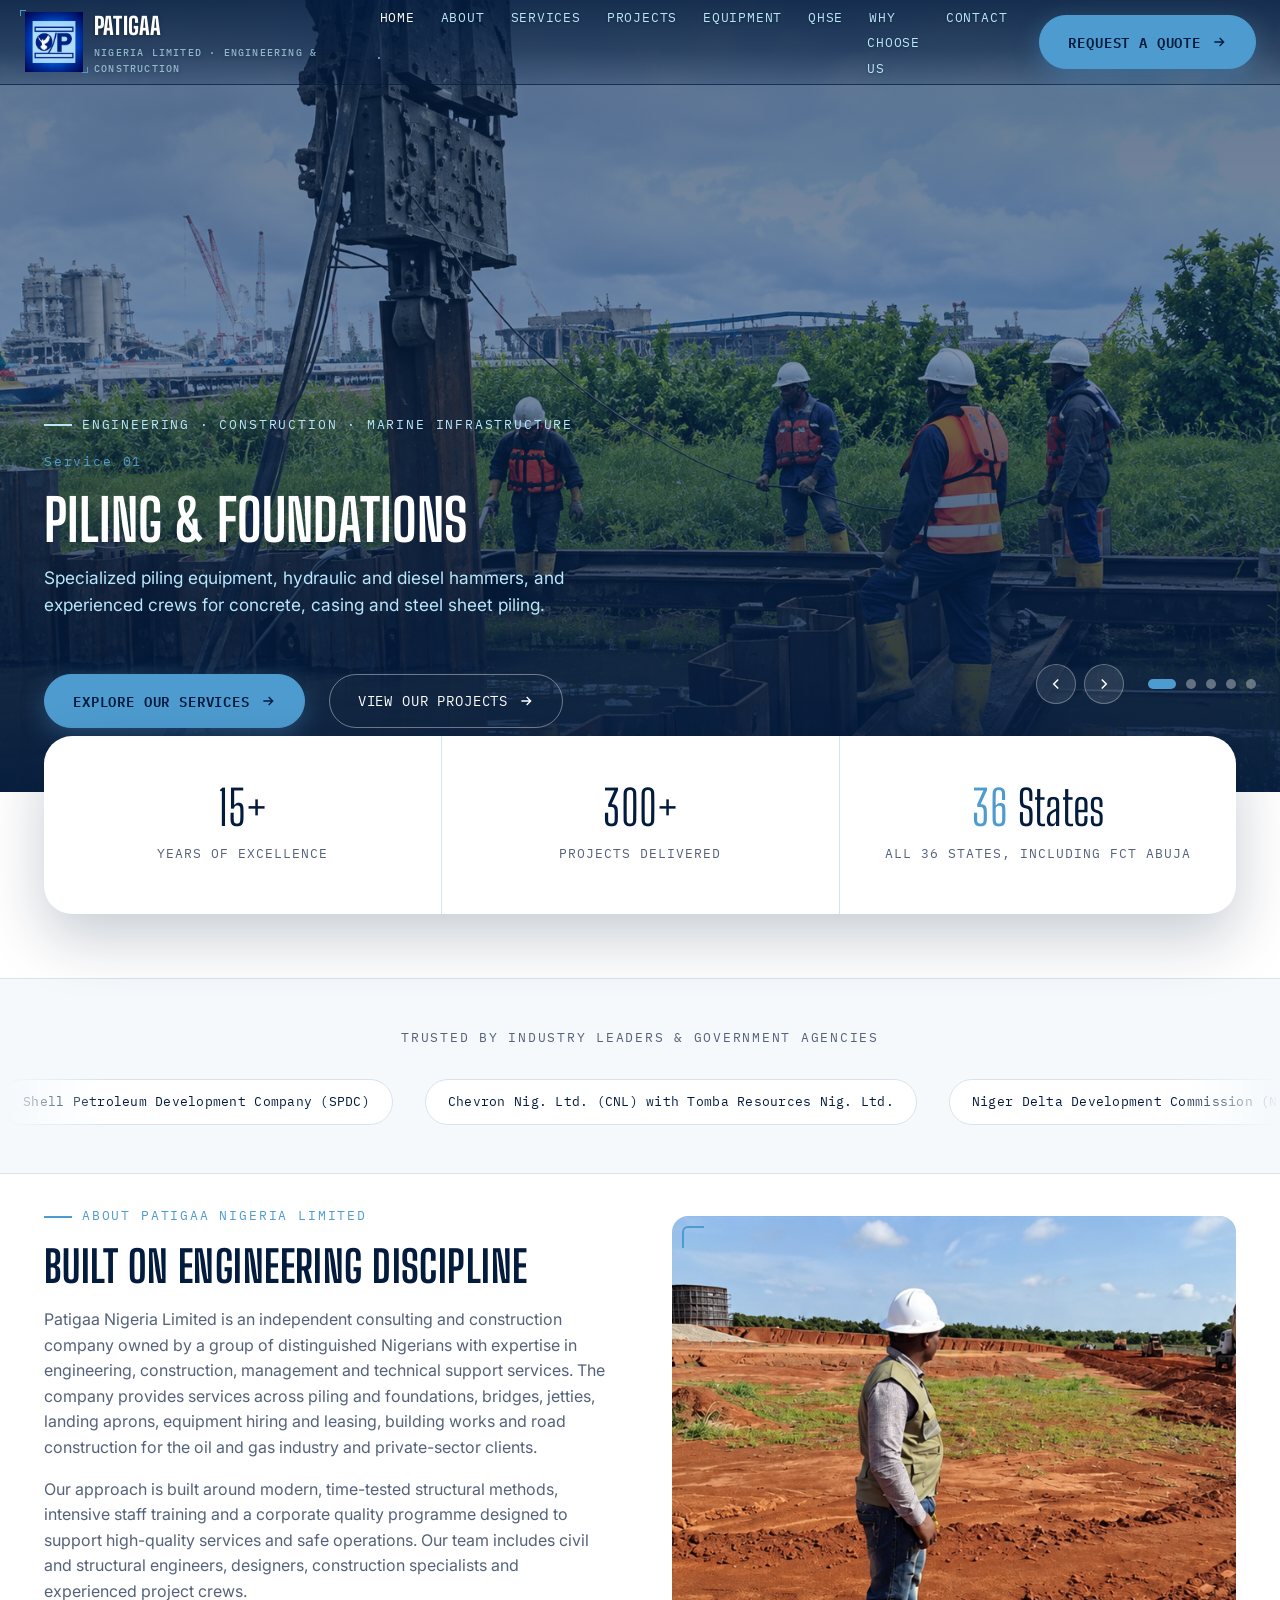
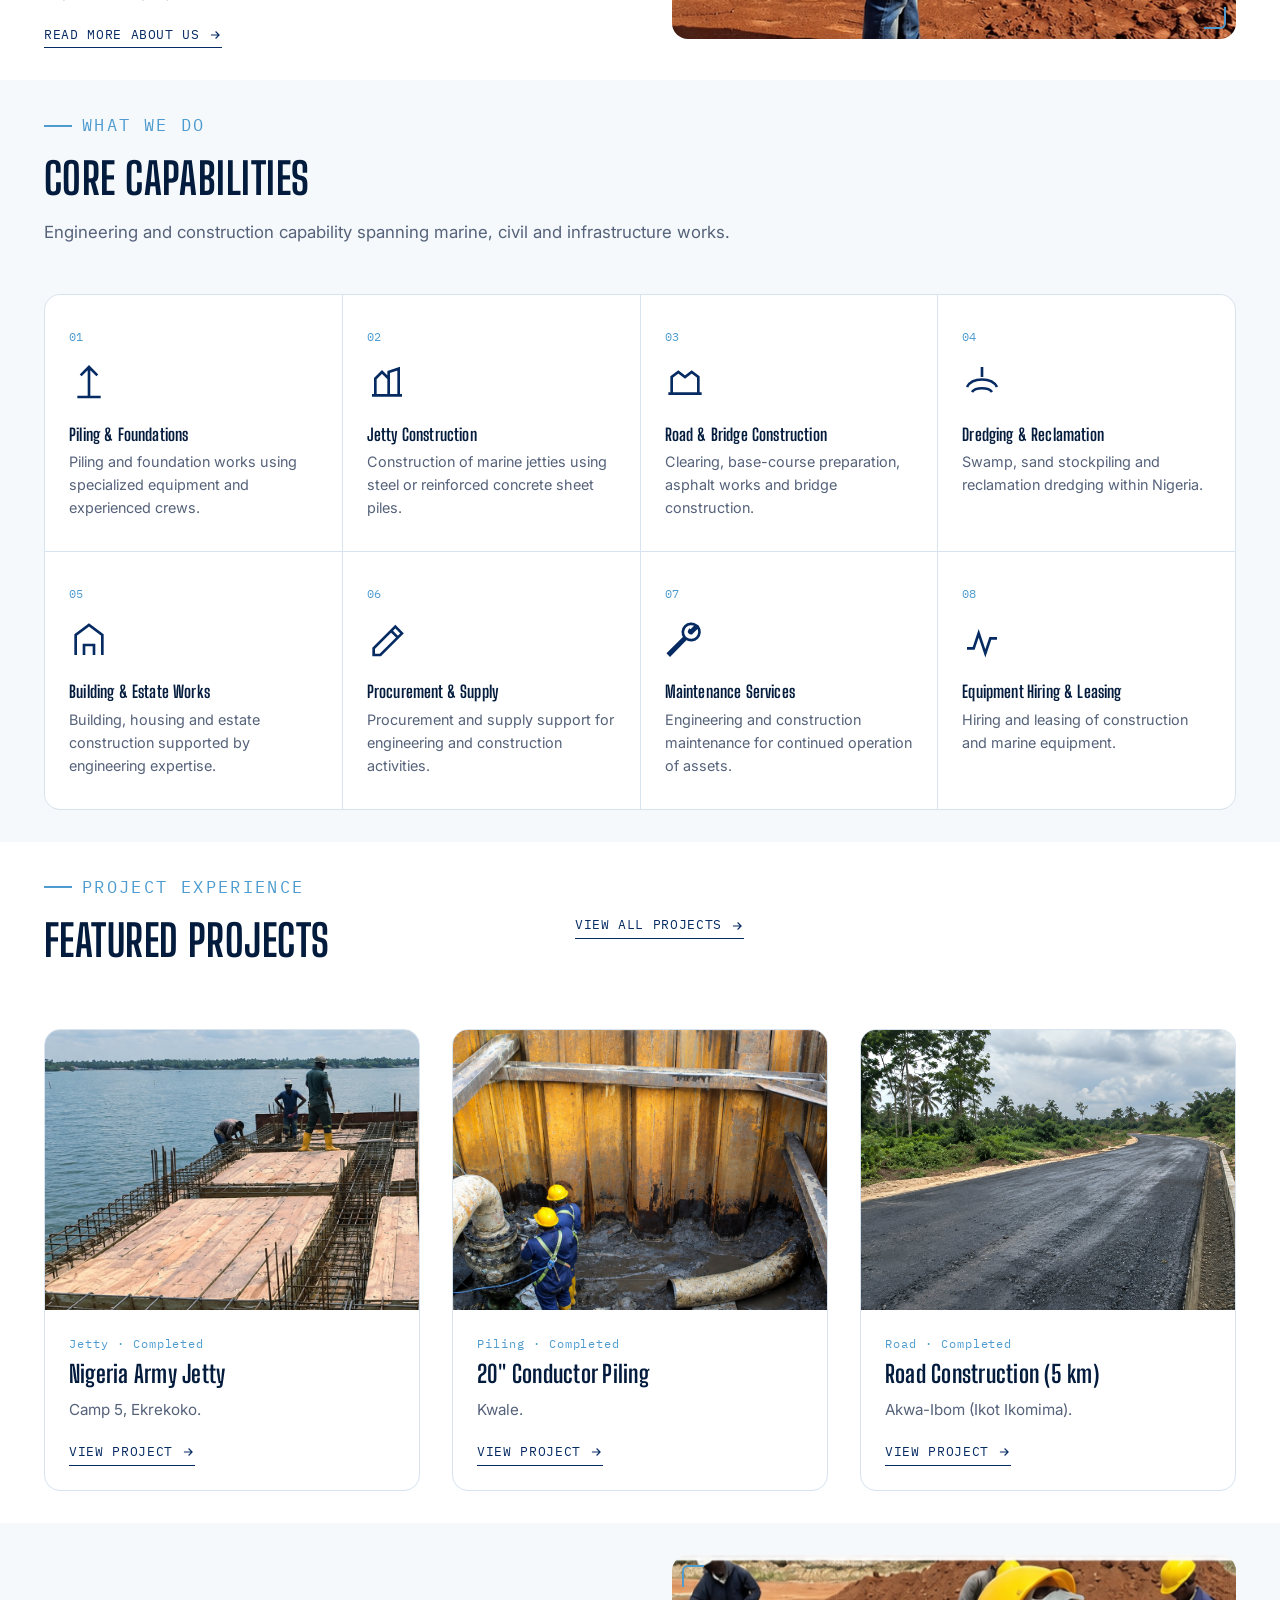
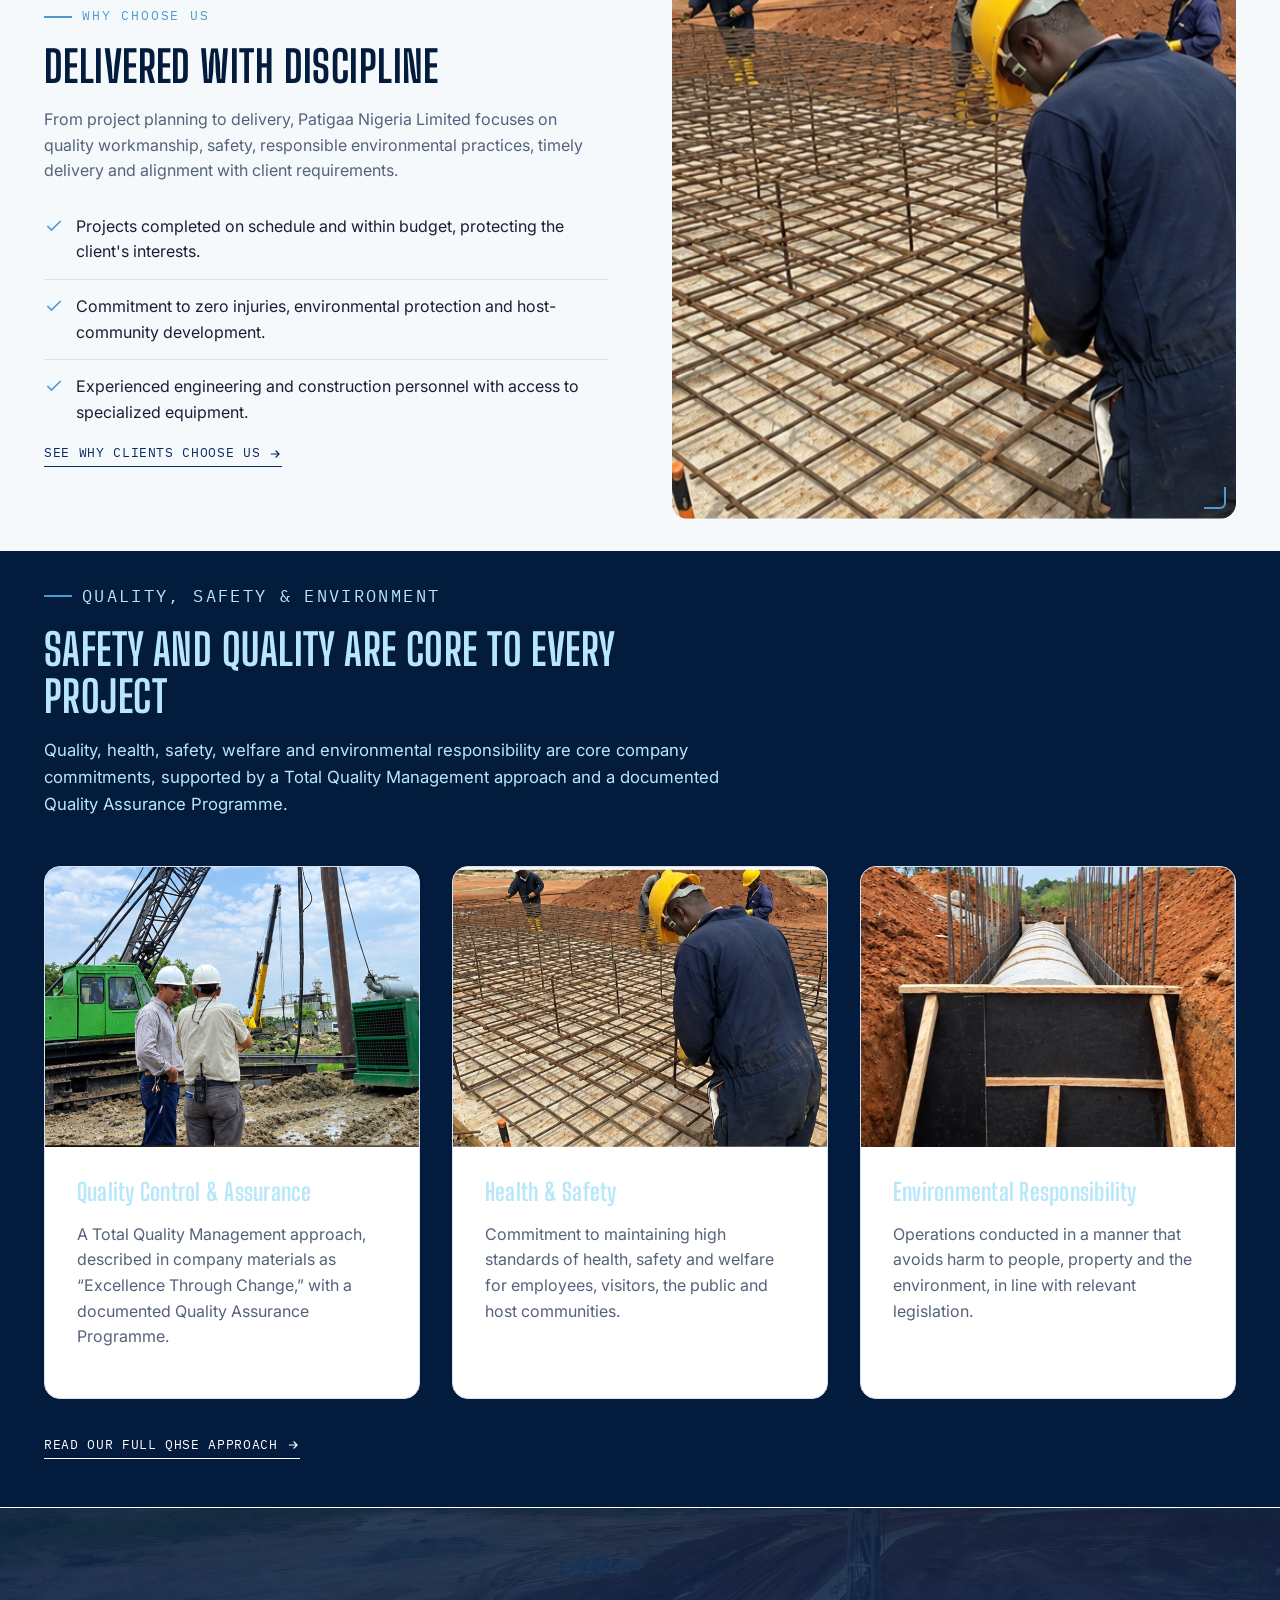
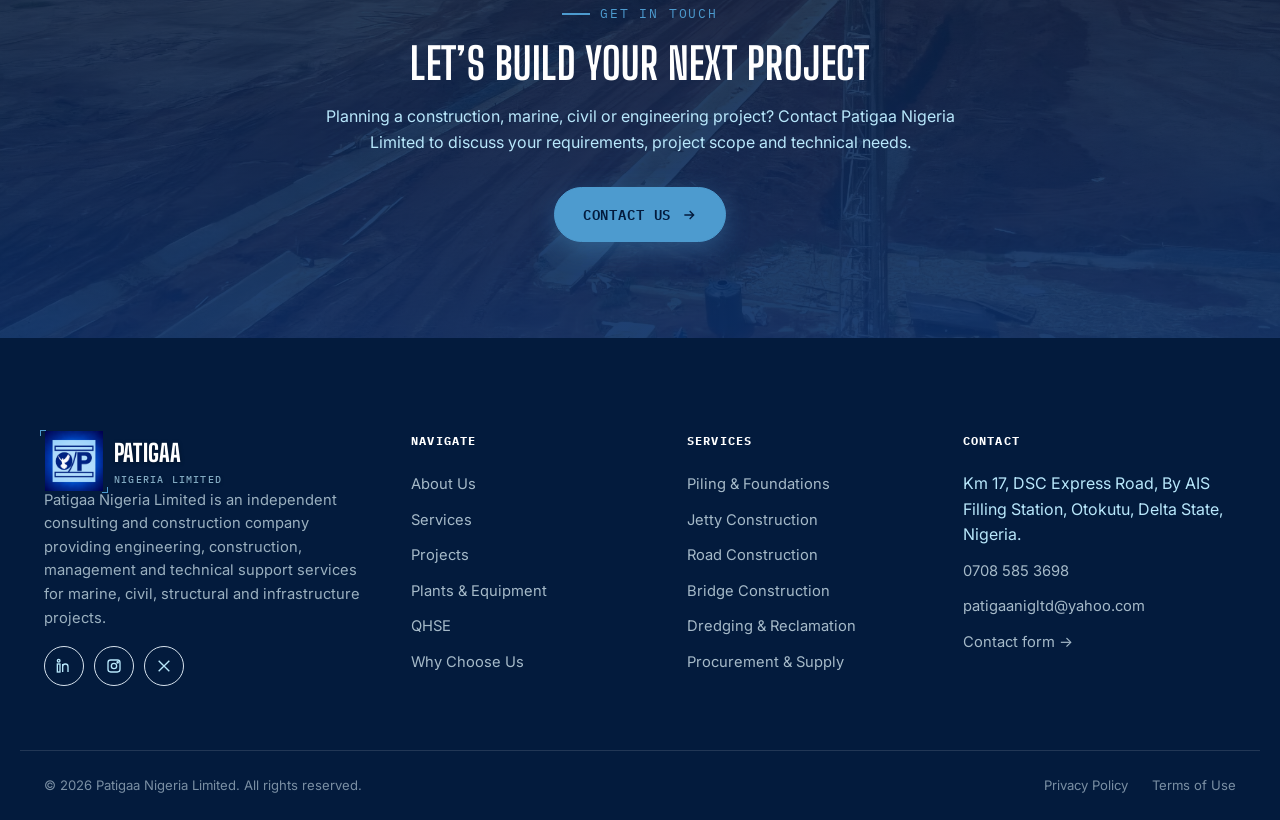
==== index.html @ 2c9b66f0 "Fix website structure" ====
<!DOCTYPE html>
<html lang="en">
<head>
<meta charset="UTF-8">
<meta name="viewport" content="width=device-width, initial-scale=1.0">
<title>Patigaa Nigeria Limited | Engineering, Construction &amp; Marine Infrastructure</title>
<meta name="description" content="Patigaa Nigeria Limited is a Nigerian engineering and construction company delivering piling, jetty construction, road and bridge works, dredging and marine infrastructure across the Niger-Delta.">
<link rel="canonical" href="[CANONICAL URL PLACEHOLDER]/index.html">
<meta property="og:type" content="website">
<meta property="og:title" content="Patigaa Nigeria Limited | Engineering, Construction & Marine Infrastructure">
<meta property="og:description" content="Engineering, construction, management and technical support services for marine, civil, structural and infrastructure projects in Nigeria.">
<meta property="og:url" content="[CANONICAL URL PLACEHOLDER]/index.html">
<meta property="og:image" content="[CANONICAL URL PLACEHOLDER]/images/hero/hero-home.svg">
<meta name="twitter:card" content="summary_large_image">
<meta name="twitter:title" content="Patigaa Nigeria Limited | Engineering, Construction & Marine Infrastructure">
<meta name="twitter:description" content="Engineering, construction, management and technical support services for marine, civil, structural and infrastructure projects in Nigeria.">
<script type="application/ld+json">
{
  "@context": "https://schema.org",
  "@type": "GeneralContractor",
  "name": "Patigaa Nigeria Limited",
  "description": "Independent consulting and construction company providing engineering, construction, management and technical support services for marine, civil, structural and infrastructure projects.",
  "address": {
    "@type": "PostalAddress",
    "streetAddress": "Km 17, DSC Express Road, By AIS Filling Station, Otokutu",
    "addressRegion": "Delta State",
    "addressCountry": "NG"
  },
  "telephone": "+2347085853698",
  "email": "patigaanigltd@yahoo.com",
  "foundingDate": "2010-10-17",
  "url": "[CANONICAL URL PLACEHOLDER]/index.html"
}
</script>
<link rel="stylesheet" href="css/style.css">
</head>
<body>
<a href="#main" class="skip-link">Skip to content</a>
<header class="site-header">
  <div class="container">
    <a href="index.html" class="logo" aria-label="Patigaa Nigeria Limited — Home">
      <span class="mark" aria-hidden="true"><img src="images/general/LOGO.png" alt="PNL" width="58" height="60"></span>
      <span>
        PATIGAA
        <small>Nigeria Limited &middot; Engineering &amp; Construction</small>
      </span>
    </a>

    <nav class="main-nav" aria-label="Primary">
      <ul class="nav-links">
        <li><a href="index.html">Home</a></li>
        <li><a href="about.html">About</a></li>
        <li><a href="services.html">Services</a></li>
        <li><a href="projects.html">Projects</a></li>
        <li><a href="equipment.html">Equipment</a></li>
        <li><a href="qhse.html">QHSE</a></li>
        <li><a href="why-choose-us.html">Why Choose Us</a></li>
        <li><a href="contact.html">Contact</a></li>
      </ul>
      <div class="nav-cta">
        <a href="contact.html" class="btn btn-primary">
          Request a Quote
          <svg viewBox="0 0 24 24" fill="none" stroke="currentColor" stroke-width="2"><path d="M5 12h14M13 6l6 6-6 6"/></svg>
        </a>
      </div>
    </nav>

    <button class="nav-toggle" aria-expanded="false" aria-controls="mobile-panel" aria-label="Toggle navigation menu">
      <span></span>
    </button>
  </div>

  <div class="mobile-panel" id="mobile-panel">
    <ul class="nav-links">
      <li><a href="index.html">Home</a></li>
      <li><a href="about.html">About</a></li>
      <li><a href="services.html">Services</a></li>
      <li><a href="projects.html">Projects</a></li>
      <li><a href="equipment.html">Equipment</a></li>
      <li><a href="qhse.html">QHSE</a></li>
      <li><a href="why-choose-us.html">Why Choose Us</a></li>
      <li><a href="contact.html">Contact</a></li>
    </ul>
    <a href="contact.html" class="btn btn-primary btn-block">Request a Quote</a>
  </div>
</header>

<main id="main">
<section class="hero-carousel" data-hero-carousel aria-roledescription="carousel" aria-label="Our core services">
  <div class="hero-slides">
    <div class="hero-slide is-active" data-slide="0">
      <div class="hero-slide-media"><img src="images\hero\piling&foundation home page.png" alt="[INSERT SERVICE IMAGE — Piling & Foundations]" width="1600" height="900" loading="eager"></div>
    </div>
    <div class="hero-slide" data-slide="1">
      <div class="hero-slide-media"><img src="images/hero/hero-jetty.png" alt="[INSERT SERVICE IMAGE — Jetty Construction]" width="1600" height="900" loading="lazy"></div>
    </div>
    <div class="hero-slide" data-slide="2">
      <div class="hero-slide-media"><img src="images/hero/road&bridge const home page.png" alt="[INSERT SERVICE IMAGE — Road & Bridge Construction]" width="1600" height="900" loading="lazy"></div>
    </div>
    <div class="hero-slide" data-slide="3">
      <div class="hero-slide-media"><img src="images/hero/dredging home page.png" alt="[INSERT SERVICE IMAGE — Dredging & Reclamation]" width="1600" height="900" loading="lazy"></div>
    </div>
    <div class="hero-slide" data-slide="4">
      <div class="hero-slide-media" ><img src="images/hero/marine infastructure home page.png" alt="[INSERT SERVICE IMAGE — Marine Infrastructure]" width="1600" height="900" loading="lazy"></div>
    </div>
  </div>

  <div class="hero-fixed-content container">
    <p class="eyebrow">Engineering &middot; Construction &middot; Marine Infrastructure</p>
    <h1 class="visually-hidden">Patigaa Nigeria Limited — Engineering, Construction &amp; Marine Infrastructure Services</h1>

    <div class="hero-captions">
      <div class="hero-caption is-active" data-caption="0">
        <span class="hero-slide-num">Service 01 </span>
        <p class="hero-caption-title">Piling &amp; Foundations</p>
        <p>Specialized piling equipment, hydraulic and diesel hammers, and experienced crews for concrete, casing and steel sheet piling.</p>
      </div>
      <div class="hero-caption" data-caption="1">
        <span class="hero-slide-num">Service 02 </span>
        <p class="hero-caption-title">Jetty Construction</p>
        <p>Construction of marine jetties using steel sheet piles or reinforced concrete sheet piles, backed by modern piling equipment.</p>
      </div>
      <div class="hero-caption" data-caption="2">
        <span class="hero-slide-num">Service 03 </span>
        <p class="hero-caption-title">Road &amp; Bridge Construction</p>
        <p>Clearing, base-course preparation, asphalt works and bridge construction supported by subsoil investigation and design.</p>
      </div>
      <div class="hero-caption" data-caption="3">
        <span class="hero-slide-num">Service 04 </span>
        <p class="hero-caption-title">Dredging &amp; Reclamation</p>
        <p>Swamp, sand stockpiling and reclamation dredging services delivered within Nigeria.</p>
      </div>
      <div class="hero-caption" data-caption="4">
        <span class="hero-slide-num">Service 05 </span>
        <p class="hero-caption-title">Marine Infrastructure</p>
        <p>Landing aprons, vessel landing platforms, ramps and slipways for marine and coastal projects.</p>
      </div>
    </div>

    <div class="hero-actions">
      <a href="services.html" class="btn btn-primary">
        Explore Our Services
        <svg viewBox="0 0 24 24" fill="none" stroke="currentColor" stroke-width="2"><path d="M5 12h14M13 6l6 6-6 6"/></svg>
      </a>
      <a href="projects.html" class="btn btn-outline">
        View Our Projects
        <svg viewBox="0 0 24 24" fill="none" stroke="currentColor" stroke-width="2"><path d="M5 12h14M13 6l6 6-6 6"/></svg>
      </a>
    </div>
  </div>

  <div class="hero-carousel-controls">
    <div class="hero-arrows">
      <button class="hero-arrow" data-dir="-1" aria-label="Previous service">
        <svg viewBox="0 0 24 24" fill="none" stroke="currentColor" stroke-width="2"><path d="M15 18l-6-6 6-6"/></svg>
      </button>
      <button class="hero-arrow" data-dir="1" aria-label="Next service">
        <svg viewBox="0 0 24 24" fill="none" stroke="currentColor" stroke-width="2"><path d="M9 18l6-6-6-6"/></svg>
      </button>
    </div>
    <div class="hero-dots" role="tablist" aria-label="Service slides">
      <button class="dot is-active" data-slide-index="0" role="tab" aria-selected="true" aria-label="Show Piling & Foundations slide"></button>
      <button class="dot" data-slide-index="1" role="tab" aria-selected="false" aria-label="Show Jetty Construction slide"></button>
      <button class="dot" data-slide-index="2" role="tab" aria-selected="false" aria-label="Show Road & Bridge Construction slide"></button>
      <button class="dot" data-slide-index="3" role="tab" aria-selected="false" aria-label="Show Dredging & Reclamation slide"></button>
      <button class="dot" data-slide-index="4" role="tab" aria-selected="false" aria-label="Show Marine Infrastructure slide"></button>
    </div>
  </div>
</section>

<section class="stats-band">
  <div class="container">
    <div class="stats-card reveal">
      <div class="stats-cell">
        <span class="stat-value"><span data-counter="15" data-suffix="+">0+</span></span>
        <span class="stat-label">Years of Excellence</span>
      </div>
      <div class="stats-cell">
        <span class="stat-value"><span data-counter="300" data-suffix="+">0+</span></span>
        <span class="stat-label">Projects Delivered</span>
      </div>
      <div class="stats-cell">
        <span class="stat-value"><span class="accent">36</span> States</span>
        <span class="stat-label">All 36 States, Including FCT Abuja</span>
      </div>
    </div>
  </div>
</section>

<!-- TRUSTED BY / MARQUEE -->
<section class="marquee-section">
  <p class="marquee-heading">Trusted by Industry Leaders &amp; Government Agencies</p>
  <div class="marquee" role="region" aria-label="Companies and agencies Patigaa Nigeria Limited has worked with">
    <div class="marquee-track">
      <span class="marquee-item">Shell Petroleum Development Company (SPDC)</span>
      <span class="marquee-item">Chevron Nig. Ltd. (CNL) with Tomba Resources Nig. Ltd.</span>
      <span class="marquee-item">Niger Delta Development Commission (NDDC)</span>
      <span class="marquee-item">Prudent Energy Ltd.</span>
      <span class="marquee-item">Seplat Petroleum Development Company of Nig. (SPDC)</span>
      <span class="marquee-item">Duchess Energy Ltd.</span>
      <span class="marquee-item">Fradro International</span>
      <span class="marquee-item">Midwestern Oil &amp; Gas Coy Plc</span>
      <span class="marquee-item">Don Mac Limited</span>
      <span class="marquee-item">Charliarik Limited</span>
      <span class="marquee-item">Fode Limited</span>
      <span class="marquee-item">Gredor Nig. Ltd</span>
      <span class="marquee-item">Harmone Engineering Limited</span>
      <!-- duplicate set for seamless loop -->
      <span class="marquee-item" aria-hidden="true">Shell Petroleum Development Company (SPDC)</span>
      <span class="marquee-item" aria-hidden="true">Chevron Nig. Ltd. (CNL) with Tomba Resources Nig. Ltd.</span>
      <span class="marquee-item" aria-hidden="true">Niger Delta Development Commission (NDDC)</span>
      <span class="marquee-item" aria-hidden="true">Prudent Energy Ltd.</span>
      <span class="marquee-item" aria-hidden="true">Seplat Petroleum Development Company of Nig. (SPDC)</span>
      <span class="marquee-item" aria-hidden="true">Duchess Energy Ltd.</span>
      <span class="marquee-item" aria-hidden="true">Fradro International</span>
      <span class="marquee-item" aria-hidden="true">Midwestern Oil &amp; Gas Coy Plc</span>
      <span class="marquee-item" aria-hidden="true">Don Mac Limited</span>
      <span class="marquee-item" aria-hidden="true">Charliarik Limited</span>
      <span class="marquee-item" aria-hidden="true">Fode Limited</span>
      <span class="marquee-item" aria-hidden="true">Gredor Nig. Ltd</span>
      <span class="marquee-item" aria-hidden="true">Harmone Engineering Limited</span>
    </div>
  </div>
  
</section>

<!-- COMPANY INTRODUCTION -->
<section class="section">
  <div class="container split">

    <div class="reveal">
      <p class="eyebrow">About Patigaa Nigeria Limited</p>
      <h2>Built on Engineering Discipline</h2>
      <p>Patigaa Nigeria Limited is an independent consulting and construction company owned by a group of distinguished Nigerians with expertise in engineering, construction, management and technical support services. The company provides services across piling and foundations, bridges, jetties, landing aprons, equipment hiring and leasing, building works and road construction for the oil and gas industry and private-sector clients.</p>
      <p>Our approach is built around modern, time-tested structural methods, intensive staff training and a corporate quality programme designed to support high-quality services and safe operations. Our team includes civil and structural engineers, designers, construction specialists and experienced project crews.</p>
      <a href="about.html" class="card-link">
        Read more about us
        <svg viewBox="0 0 24 24" fill="none" stroke="currentColor" stroke-width="2"><path d="M5 12h14M13 6l6 6-6 6"/></svg>
      </a>
    </div>
    <div class="reveal split-media">
      <div class="ph-img ratio-4-3 blueprint-frame">
        <img src="images/about/about site.png" alt="[INSERT COMPANY/TEAM IMAGE]" loading="lazy">
      </div>
    </div>
  </div>
</section>

<!-- KEY CAPABILITIES -->
<section class="section section--light">
  <div class="container">
    <div class="section-head">
      <p class="eyebrow">What We Do</p>
      <h2>Core Capabilities</h2>
      <p>Engineering and construction capability spanning marine, civil and infrastructure works.</p>
    </div>
    <div class="capability-grid">
      <div class="capability reveal">
        <span class="num">01</span>
        <svg class="icon" viewBox="0 0 24 24" fill="none" stroke="currentColor" stroke-width="1.6"><path d="M12 3v18M7 8l5-5 5 5M5 21h14"/></svg>
        <h3>Piling &amp; Foundations</h3>
        <p>Piling and foundation works using specialized equipment and experienced crews.</p>
      </div>
      <div class="capability reveal">
        <span class="num">02</span>
        <svg class="icon" viewBox="0 0 24 24" fill="none" stroke="currentColor" stroke-width="1.6"><path d="M3 20h18M5 20V10l4-4 4 4v10M13 20V6l6-2v16"/></svg>
        <h3>Jetty Construction</h3>
        <p>Construction of marine jetties using steel or reinforced concrete sheet piles.</p>
      </div>
      <div class="capability reveal">
        <span class="num">03</span>
        <svg class="icon" viewBox="0 0 24 24" fill="none" stroke="currentColor" stroke-width="1.6"><path d="M2 19h20M4 19V9l4-3 4 3 4-3 4 3v10"/></svg>
        <h3>Road &amp; Bridge Construction</h3>
        <p>Clearing, base-course preparation, asphalt works and bridge construction.</p>
      </div>
      <div class="capability reveal">
        <span class="num">04</span>
        <svg class="icon" viewBox="0 0 24 24" fill="none" stroke="currentColor" stroke-width="1.6"><path d="M3 15c3-6 15-6 18 0M6 18c2-3 10-3 12 0M12 3v6"/></svg>
        <h3>Dredging &amp; Reclamation</h3>
        <p>Swamp, sand stockpiling and reclamation dredging within Nigeria.</p>
      </div>
      <div class="capability reveal">
        <span class="num">05</span>
        <svg class="icon" viewBox="0 0 24 24" fill="none" stroke="currentColor" stroke-width="1.6"><path d="M4 21V9l8-6 8 6v12M9 21v-6h6v6"/></svg>
        <h3>Building &amp; Estate Works</h3>
        <p>Building, housing and estate construction supported by engineering expertise.</p>
      </div>
      <div class="capability reveal">
        <span class="num">06</span>
        <svg class="icon" viewBox="0 0 24 24" fill="none" stroke="currentColor" stroke-width="1.6"><path d="M21 8l-4-4-13 13v4h4L21 8zM14 6l4 4"/></svg>
        <h3>Procurement &amp; Supply</h3>
        <p>Procurement and supply support for engineering and construction activities.</p>
      </div>
      <div class="capability reveal">
        <span class="num">07</span>
        <svg class="icon" viewBox="0 0 24 24" fill="none" stroke="currentColor" stroke-width="1.6"><path d="M14.7 6.3a1 1 0 0 0 1.4 1.4l3.6-3.6a5 5 0 0 1-7 7L3 21l-1-1 9.7-9.7a5 5 0 0 1 7-7l-3.6 3.6z"/></svg>
        <h3>Maintenance Services</h3>
        <p>Engineering and construction maintenance for continued operation of assets.</p>
      </div>
      <div class="capability reveal">
        <span class="num">08</span>
        <svg class="icon" viewBox="0 0 24 24" fill="none" stroke="currentColor" stroke-width="1.6"><path d="M3 17h4l3-9 4 12 3-9h4"/></svg>
        <h3>Equipment Hiring &amp; Leasing</h3>
        <p>Hiring and leasing of construction and marine equipment.</p>
      </div>
    </div>
  </div>
</section>

<!-- FEATURED PROJECTS -->
<section class="section">
  <div class="container">
    <div class="section-head flex-between">
      <div>
        <p class="eyebrow">Project Experience</p>
        <h2>Featured Projects</h2>
      </div>
      <a href="projects.html" class="card-link">
        View all projects
        <svg viewBox="0 0 24 24" fill="none" stroke="currentColor" stroke-width="2"><path d="M5 12h14M13 6l6 6-6 6"/></svg>
      </a>
    </div>
    <div class="card-grid">
      <article class="card reveal">
        <div class="ph-img ratio-4-3"><img src="images/projects/project-01.png" alt="[INSERT PROJECT IMAGE — Nigeria Army Jetty]" loading="lazy"></div>
        <div class="card-body">
          <div class="card-index">Jetty &middot; Completed</div>
          <h3>Nigeria Army Jetty</h3>
          <p>Camp 5, Ekrekoko.</p>
          <a href="projects.html#project-01" class="card-link">View Project <svg viewBox="0 0 24 24" fill="none" stroke="currentColor" stroke-width="2"><path d="M5 12h14M13 6l6 6-6 6"/></svg></a>
        </div>
      </article>
      <article class="card reveal">
        <div class="ph-img ratio-4-3"><img src="images/projects/project-02.png" alt="[INSERT PROJECT IMAGE — 20 inch Conductor Piling, Kwale]" loading="lazy"></div>
        <div class="card-body">
          <div class="card-index">Piling &middot; Completed</div>
          <h3>20&Prime; Conductor Piling</h3>
          <p>Kwale.</p>
          <a href="projects.html#project-02" class="card-link">View Project <svg viewBox="0 0 24 24" fill="none" stroke="currentColor" stroke-width="2"><path d="M5 12h14M13 6l6 6-6 6"/></svg></a>
        </div>
      </article>
      <article class="card reveal">
        <div class="ph-img ratio-4-3"><img src="images/projects/project-04.png" alt="[INSERT PROJECT IMAGE — Road Construction, Akwa-Ibom]" loading="lazy"></div>
        <div class="card-body">
          <div class="card-index">Road &middot; Completed</div>
          <h3>Road Construction (5 km)</h3>
          <p>Akwa-Ibom (Ikot Ikomima).</p>
          <a href="projects.html#project-04" class="card-link">View Project <svg viewBox="0 0 24 24" fill="none" stroke="currentColor" stroke-width="2"><path d="M5 12h14M13 6l6 6-6 6"/></svg></a>
        </div>
      </article>
    </div>
  </div>
</section>

<!-- WHY CHOOSE US PREVIEW -->
<section class="section section--light">
  <div class="container split split--reverse">
    <div class="split-media reveal">
      <div class="ph-img ratio-1-1 blueprint-frame">
        <img src="images/general/qhse-2.png" alt="[INSERT SITE IMAGE]" loading="lazy">
      </div>
    </div>
    <div class="reveal">
      <p class="eyebrow">Why Choose Us</p>
      <h2>Delivered With Discipline</h2>
      <p>From project planning to delivery, Patigaa Nigeria Limited focuses on quality workmanship, safety, responsible environmental practices, timely delivery and alignment with client requirements.</p>
      <ul class="principle-list">
        <li><svg viewBox="0 0 24 24" fill="none" stroke="currentColor" stroke-width="2"><path d="M20 6L9 17l-5-5"/></svg><span>Projects completed on schedule and within budget, protecting the client's interests.</span></li>
        <li><svg viewBox="0 0 24 24" fill="none" stroke="currentColor" stroke-width="2"><path d="M20 6L9 17l-5-5"/></svg><span>Commitment to zero injuries, environmental protection and host-community development.</span></li>
        <li><svg viewBox="0 0 24 24" fill="none" stroke="currentColor" stroke-width="2"><path d="M20 6L9 17l-5-5"/></svg><span>Experienced engineering and construction personnel with access to specialized equipment.</span></li>
      </ul>
      <a href="why-choose-us.html" class="card-link">
        See why clients choose us
        <svg viewBox="0 0 24 24" fill="none" stroke="currentColor" stroke-width="2"><path d="M5 12h14M13 6l6 6-6 6"/></svg>
      </a>
    </div>
  </div>
</section>

<!-- QHSE PREVIEW -->
<section class="section section--navy">
  <div class="container">
    <div class="section-head">
      <p class="eyebrow">Quality, Safety &amp; Environment</p>
      <h2>Safety and Quality Are Core to Every Project</h2>
      <p class="text-on-navy">Quality, health, safety, welfare and environmental responsibility are core company commitments, supported by a Total Quality Management approach and a documented Quality Assurance Programme.</p>
    </div>
    <div class="card-grid">
      <div class="qhse-card reveal">
        <div class="ph-img ratio-4-3"><img src="images/general/qhse-1.png" alt="[INSERT SITE IMAGE — Quality Control]" loading="lazy"></div>
        <div class="card-body">
          <h3>Quality Control &amp; Assurance</h3>
          <p>A Total Quality Management approach, described in company materials as &ldquo;Excellence Through Change,&rdquo; with a documented Quality Assurance Programme.</p>
        </div>
      </div>
      <div class="qhse-card reveal">
        <div class="ph-img ratio-4-3"><img src="images/general/qhse-2.png" alt="[INSERT SITE IMAGE — Health and Safety]" loading="lazy"></div>
        <div class="card-body">
          <h3>Health &amp; Safety</h3>
          <p>Commitment to maintaining high standards of health, safety and welfare for employees, visitors, the public and host communities.</p>
        </div>
      </div>
      <div class="qhse-card reveal">
        <div class="ph-img ratio-4-3"><img src="images/general/qhse-3.png" alt="[INSERT SITE IMAGE — Environment]" loading="lazy"></div>
        <div class="card-body">
          <h3>Environmental Responsibility</h3>
          <p>Operations conducted in a manner that avoids harm to people, property and the environment, in line with relevant legislation.</p>
        </div>
      </div>
    </div>
    <p class="mt-4"><a href="qhse.html" class="card-link cta-link-on-navy">Read our full QHSE approach <svg viewBox="0 0 24 24" fill="none" stroke="currentColor" stroke-width="2" class="icon-sm"><path d="M5 12h14M13 6l6 6-6 6"/></svg></a></p>
  </div>
</section>

<!-- CTA -->
<section class="cta-band">
  <div class="hero-media ph-img">
    <img src="images/general/cta-bg.jpg" alt="[INSERT SITE IMAGE]" loading="lazy">
  </div>
  <div class="container cta-band-inner">
    <p class="eyebrow justify-center">Get in Touch</p>
    <h2>Let&rsquo;s Build Your Next Project</h2>
    <p class="text-on-navy">Planning a construction, marine, civil or engineering project? Contact Patigaa Nigeria Limited to discuss your requirements, project scope and technical needs.</p>
    <div class="btn-row">
      <a href="contact.html" class="btn btn-primary">
        Contact Us
        <svg viewBox="0 0 24 24" fill="none" stroke="currentColor" stroke-width="2"><path d="M5 12h14M13 6l6 6-6 6"/></svg>
      </a>
    </div>
  </div>
</section>
</main>
<footer class="site-footer">
  <div class="container footer-top">
    <div class="footer-brand">
      <a href="index.html" class="logo" aria-label="Patigaa Nigeria Limited — Home">
        <span class="mark" aria-hidden="true"><img src="images/general/LOGO.png" alt="PNL" width="58" height="60"></span>
        <span>PATIGAA<small>Nigeria Limited</small></span>
      </a>
      <p>Patigaa Nigeria Limited is an independent consulting and construction company providing engineering, construction, management and technical support services for marine, civil, structural and infrastructure projects.</p>
      <div class="social-row" aria-label="Social media">
        <a href="https://www.linkedin.com/in/patigaa-nigeria-limited-8aa658432/" aria-label="Patigaa Nigeria Limited on LinkedIn"><svg viewBox="0 0 24 24" fill="none" stroke="currentColor" stroke-width="2"><rect x="2" y="9" width="4" height="12"/><circle cx="4" cy="4" r="2"/><path d="M10 9v12M10 13a4 4 0 0 1 8 0v8"/></svg></a>
        <a href="https://www.instagram.com/patigaanl/" aria-label="Patigaa Nigeria Limited on Instagram"><svg viewBox="0 0 24 24" fill="none" stroke="currentColor" stroke-width="2"><rect x="3" y="3" width="18" height="18" rx="4"/><circle cx="12" cy="12" r="4"/><circle cx="17.5" cy="6.5" r="1"/></svg></a>
        <a href="https://x.com/PatigaaNL" aria-label="Patigaa Nigeria Limited on X"><svg viewBox="0 0 24 24" fill="none" stroke="currentColor" stroke-width="2"><path d="M4 4l16 16M20 4L4 20"/></svg></a>
      </div>
    </div>

    <div class="footer-col">
      <h4>Navigate</h4>
      <ul>
        <li><a href="about.html">About Us</a></li>
        <li><a href="services.html">Services</a></li>
        <li><a href="projects.html">Projects</a></li>
        <li><a href="equipment.html">Plants &amp; Equipment</a></li>
        <li><a href="qhse.html">QHSE</a></li>
        <li><a href="why-choose-us.html">Why Choose Us</a></li>
      </ul>
    </div>

    <div class="footer-col">
      <h4>Services</h4>
      <ul>
        <li><a href="services.html#piling">Piling &amp; Foundations</a></li>
        <li><a href="services.html#jetty">Jetty Construction</a></li>
        <li><a href="services.html#road">Road Construction</a></li>
        <li><a href="services.html#bridge">Bridge Construction</a></li>
        <li><a href="services.html#dredging">Dredging &amp; Reclamation</a></li>
        <li><a href="services.html#procurement">Procurement &amp; Supply</a></li>
      </ul>
    </div>

    <div class="footer-col">
      <h4>Contact</h4>
      <ul>
        <li>Km 17, DSC Express Road, By AIS Filling Station, Otokutu, Delta State, Nigeria.</li>
        <li><a href="tel:07085853698">0708 585 3698</a></li>
        <li><a href="mailto:patigaanigltd@yahoo.com">patigaanigltd@yahoo.com</a></li>
        <li><a href="contact.html">Contact form &rarr;</a></li>
      </ul>
    </div>
  </div>

  <div class="container footer-bottom">
    <p>&copy; <span data-year>2026</span> Patigaa Nigeria Limited. All rights reserved.</p>
      <div class="footer-legal">
      <a href="privacy-policy.html">Privacy Policy</a>
      <a href="terms-of-use.html">Terms of Use</a>
    </div>
  </div>
</footer>

<button class="back-to-top" aria-label="Back to top">
  <svg viewBox="0 0 24 24" fill="none" stroke="currentColor" stroke-width="2"><path d="M12 19V5M5 12l7-7 7 7"/></svg>
</button>

<script src="js/script.js"></script>
<script>document.querySelector('[data-year]').textContent = new Date().getFullYear();</script>

</body>
</html>
---- css/style.css ----
/* =========================================================
   [COMPANY NAME] — Engineering & Construction
   Stylesheet
   Design system: blueprint / technical-drawing derived
   ========================================================= */

/* ---------- Fonts ---------- */
@import url('https://fonts.googleapis.com/css2?family=Big+Shoulders+Display:wght@600;700;800&family=Inter:wght@400;500;600;700&family=IBM+Plex+Mono:wght@400;500;600&display=swap');

/* ---------- Tokens ---------- */
:root{
  --navy: #062B63;
  --navy-dark: #031B3D;
  --blue-light: #b8e7fb;
  --blue-accent: #4D9BCF;
  --white: #FFFFFF;
  --bg-light: #F5F9FC;
  --text-dark: #172033;
  --text-muted: #55627A;
  --line: #D7E3EE;

  --font-display: 'Big Shoulders Display', sans-serif;
  --font-body: 'Inter', -apple-system, BlinkMacSystemFont, 'Segoe UI', sans-serif;
  --font-mono: 'IBM Plex Mono', 'Courier New', monospace;

  --space-1: 8px;
  --space-2: 16px;
  --space-3: 24px;
  --space-4: 32px;
  --space-5: 48px;
  --space-6: 64px;
  --space-7: 96px;
  --space-8: 128px;

  --container: 1240px;
  --radius-sm: 10px;
  --radius: 16px;
  --radius-lg: 28px;
  --radius-pill: 999px;
  --shadow-sm: 0 2px 8px rgba(3, 27, 61, 0.07), 0 1px 3px rgba(3, 27, 61, 0.06);
  --shadow-md: 0 12px 32px rgba(3, 27, 61, 0.14);
  --shadow-lg: 0 24px 60px rgba(3, 27, 61, 0.22);
  --transition: 220ms cubic-bezier(0.4, 0, 0.2, 1);
}

/* ---------- Reset ---------- */
*, *::before, *::after{ box-sizing: border-box; }
html{ scroll-behavior: smooth; }
@media (prefers-reduced-motion: reduce){
  html{ scroll-behavior: auto; }
  *, *::before, *::after{ animation-duration: 0.001ms !important; animation-iteration-count: 1 !important; transition-duration: 0.001ms !important; scroll-behavior: auto !important; }
}
body{
  margin: 0;
  font-family: var(--font-body);
  color: var(--text-dark);
  background: var(--white);
  line-height: 1.6;
  font-size: 16px;
  -webkit-font-smoothing: antialiased;
  overflow-x: hidden;
}
img{ max-width: 100%; display: block; }
a{ color: inherit; text-decoration: none; }
ul{ margin: 0; padding: 0; list-style: none; }
h1,h2,h3,h4{ font-family: var(--font-display); font-weight: 700; line-height: 1.1; margin: 0 0 var(--space-2); color: var(--navy-dark); text-transform: uppercase; letter-spacing: 0.01em; }
p{ margin: 0 0 var(--space-2); color: var(--text-muted); }
button{ font-family: inherit; cursor: pointer; }
input, textarea, select{ font-family: inherit; font-size: 1rem; }

/* Visible focus states */
a:focus-visible, button:focus-visible, input:focus-visible, textarea:focus-visible, select:focus-visible, [tabindex]:focus-visible{
  outline: 3px solid var(--blue-accent);
  outline-offset: 2px;
}

/* Skip link */
.skip-link{
  position: absolute; left: -999px; top: 0; z-index: 1000;
  background: var(--navy); color: var(--white); padding: 12px 20px;
  font-family: var(--font-mono); font-size: 14px;
}
.skip-link:focus{ left: 12px; top: 12px; }

.container{ max-width: var(--container); margin: 0 auto; padding: 0 clamp(20px, 6vw, 24px); }

.section{ padding: var(--space-4) 0; }
.section--tight{ padding: var(--space-6) 0; }
.section--navy{ background: var(--navy-dark); color: var(--blue-light); }
.section--light{ background: var(--bg-light); }

.containerQE{
  padding: var(--space-5);
}

.eyebrow{
  font-family: var(--font-mono);
  font-size: 13px;
  letter-spacing: 0.14em;
  text-transform: uppercase;
  color: var(--blue-accent);
  display: flex;
  align-items: center;
  gap: 10px;
  margin-bottom: var(--space-2);
}
.eyebrow::before{
  content: "";
  width: 28px; height: 2px;
  background: var(--blue-accent);
  display: inline-block;
}
.section--navy .eyebrow, .section--navy h2, .section--navy h3{ color: var(--blue-light); }

h1{ font-size: clamp(2.4rem, 5vw, 4.2rem); }
h2{ font-size: clamp(1.9rem, 3.4vw, 2.75rem); }
h3{ font-size: clamp(1.2rem, 2vw, 1.5rem); text-transform: none; }
.section-head{ max-width: 700px; margin-bottom: var(--space-5); }
.section-head p{ font-size: 1.05rem; }

/* ---------- Buttons ---------- */
.btn{
  display: inline-flex;
  align-items: center;
  gap: 10px;
  padding: 15px 28px;
  font-family: var(--font-mono);
  font-size: 14px;
  letter-spacing: 0.06em;
  text-transform: uppercase;
  border: 1px solid transparent;
  border-radius: var(--radius-pill);
  transition: all var(--transition);
  white-space: nowrap;
}
.btn:hover{ transform: translateY(-2px); }
.btn-primary{ box-shadow: 0 8px 24px rgba(77, 155, 207, 0.35); }
.btn-primary:hover{ box-shadow: 0 12px 30px rgba(77, 155, 207, 0.45); }
.btn svg{ width: 16px; height: 16px; flex-shrink: 0; transition: transform var(--transition); }
.btn:hover svg{ transform: translateX(3px); }
.btn-primary{ background: var(--blue-accent); color: var(--navy-dark); border-color: var(--blue-accent); font-weight: 600; }
.btn-primary:hover{ background: var(--blue-light); border-color: var(--blue-light); }
.btn-outline{ background: transparent; color: var(--white); border-color: rgba(255,255,255,0.4); }
.btn-outline:hover{ border-color: var(--white); background: rgba(255,255,255,0.08); }
.btn-outline-navy{ background: transparent; color: var(--navy); border-color: var(--navy); }
.btn-outline-navy:hover{ background: var(--navy); color: var(--white); }
.btn-block{ width: 100%; justify-content: center; }

/* ---------- Header / Nav ---------- */
.site-header{
  position: fixed; top: 0; left: 0; right: 0; z-index: 500;
  background: linear-gradient(180deg, rgba(3,27,61,0.78) 0%, rgba(3,27,61,0.55) 60%, rgba(3,27,61,0.22) 100%);
  backdrop-filter: none;
  border-bottom: 1px solid transparent;
  transition: background 360ms ease, backdrop-filter 360ms ease, box-shadow 360ms ease, border-color 360ms ease;
}
.site-header.is-scrolled{
  background: rgba(3, 27, 61, 0.94);
  backdrop-filter: blur(12px);
  -webkit-backdrop-filter: blur(12px);
  border-bottom-color: rgba(255,255,255,0.08);
  box-shadow: 0 8px 28px rgba(3, 27, 61, 0.2);
}
.site-header .container{
  display: flex; align-items: center; justify-content: space-between;
  height: 84px;
  max-width: 1400px;
}
.logo{
  font-family: var(--font-display);
  font-weight: 800;
  font-size: 1.5rem;
  color: var(--white);
  letter-spacing: 0.01em;
  display: flex;
  align-items: center;
  gap: 10px;
  text-shadow: 0 1px 4px rgba(0,0,0,0.35);
}
.logo .mark{
  width: 60px; height: 55px;
  border: 1px var(--blue-accent);
  border-radius: 10px;
  display: flex; align-items: center; justify-content: center;
  font-family: var(--font-mono); font-size: 13px; color: var(--blue-accent);
  position: relative;
  flex-shrink: 0;
}
.logo .mark::before, .logo .mark::after{ content:""; position:absolute; width:6px; height:6px; border: 1px solid var(--blue-accent); }
.logo .mark::before{ top:-4px; left:-4px; border-right:0; border-bottom:0; }
.logo .mark::after{ bottom:-4px; right:-4px; border-left:0; border-top:0; }
.logo small{ display:block; font-family: var(--font-mono); font-size: 10px; letter-spacing: 0.12em; color: var(--blue-light); opacity: 0.7; text-transform: uppercase; font-weight: 500; }

.main-nav{ display: flex; align-items: center; gap: var(--space-4); }
.nav-links{ display: flex; gap: var(--space-3); }
.nav-links a{
  font-family: var(--font-mono);
  font-size: 13px;
  letter-spacing: 0.06em;
  text-transform: uppercase;
  color: var(--blue-light);
  padding: 8px 2px;
  position: relative;
  transition: color var(--transition);
  text-shadow: 0 1px 3px rgba(0,0,0,0.3);
}
.nav-links a::after{
  content: ""; position: absolute; left: 0; bottom: 0; height: 2px; width: 0;
  background: var(--blue-accent); transition: width var(--transition);
}
.nav-links a:hover, .nav-links a[aria-current="page"]{ color: var(--white); }
.nav-links a:hover::after, .nav-links a[aria-current="page"]::after{ width: 100%; }

.nav-cta{ display: flex; align-items: center; gap: var(--space-3); }

.nav-toggle{
  display: none;
  width: 44px; height: 44px;
  background: transparent; border: 1px solid rgba(255,255,255,0.3);
  border-radius: var(--radius-sm);
  align-items: center; justify-content: center;
  position: relative;
}
.nav-toggle span, .nav-toggle span::before, .nav-toggle span::after{
  content: ""; display: block; width: 20px; height: 2px; background: var(--white);
  position: relative; transition: all var(--transition);
}
.nav-toggle span::before{ position: absolute; top: -7px; }
.nav-toggle span::after{ position: absolute; top: 7px; }
.nav-toggle[aria-expanded="true"] span{ background: transparent; }
.nav-toggle[aria-expanded="true"] span::before{ transform: rotate(45deg); top: 0; }
.nav-toggle[aria-expanded="true"] span::after{ transform: rotate(-45deg); top: 0; }

/* ---------- Hero ---------- */
.hero{
  position: relative;
  min-height: 92vh;
  display: flex;
  align-items: flex-end;
  color: var(--white);
  overflow: hidden;
}
.hero-media{ position: absolute; inset: 0; z-index: 0; }
.hero-media.ph-img{ position: absolute; border-radius: 0; }
.hero-media img{ width: 100%; height: 100%; object-fit: cover; }
.hero-media::after{
  content: "";
  position: absolute; inset: 0;
  background:
    linear-gradient(180deg, rgba(3,27,61,0.55) 0%, rgba(3,27,61,0.55) 40%, rgba(3,27,61,0.94) 100%),
    linear-gradient(0deg, rgba(15,66,138,0.28), rgba(15,66,138,0.28));
}
.hero-content{ position: relative; z-index: 1; padding-bottom: var(--space-7); width: 100%; }
.hero-content .eyebrow{ color: var(--blue-light); }
.hero-content .eyebrow::before{ background: var(--blue-light); }
.hero h1{ color: var(--white); max-width: 900px; }
.hero-sub{ max-width: 620px; font-size: 1.15rem; color: var(--blue-light); margin-bottom: var(--space-4); }
.hero-actions{ display: flex; gap: var(--space-3); flex-wrap: wrap; }

/* ---------- Page hero (inner pages) ---------- */
/* Full-bleed image banner flush with the very top of the page — the
   transparent header floats directly over it, then rounded bottom
   corners hand off cleanly into the white content below. */
.page-hero-wrap{ padding-top: 0; }
.page-hero-wrap > .page-hero-media{
  position: relative;
  left: 50%;
  margin-left: -50vw;
  width: 100vw;
  height: 460px;
  border-radius: 0 0 var(--radius-lg) var(--radius-lg);
}
.page-hero-media{
  position: relative;
  width: 100%;
  height: 340px;
  border-radius: var(--radius-lg);
  overflow: hidden;
  background: var(--navy);
}
.page-hero-media img{
  width: 100%; height: 100%; object-fit: cover; display: block;
  transition: transform 900ms cubic-bezier(0.25, 0.46, 0.45, 0.94);
}
.page-hero-media:hover img{ transform: scale(1.05); }
.page-hero-media::after{
  content: "";
  position: absolute; inset: 0;
  background:
    linear-gradient(180deg, rgba(6,43,99,0.55) 0%, rgba(3,27,61,0.2) 35%, rgba(3,27,61,0.65) 100%),
    linear-gradient(0deg, rgba(6,43,99,0.35), rgba(6,43,99,0.35));
}
.page-hero-text{
  position: relative; z-index: 2;
  padding: var(--space-5) 0 var(--space-4);
}
.page-hero-text .breadcrumbs{ margin-bottom: var(--space-2); color: var(--text-muted); }
.page-hero-text .breadcrumbs a{ color: var(--text-muted); }
.page-hero-text .breadcrumbs a:hover{ color: var(--navy); }
.page-hero-text h1{ color: var(--navy-dark); margin: 0; }

/* Flex variant: heading/intro beside the image instead of image behind text.
   No decorative full-bleed photo sits above this section, so the important
   heading text needs full clearance below the fixed header. */
.page-hero-flex{
  display: grid;
  grid-template-columns: 1fr 1fr;
  gap: var(--space-6);
  align-items: center;
  padding: calc(84px + var(--space-6)) 0 var(--space-5);
}
.page-hero-flex .page-hero-media{ height: 380px; margin: 0; }
.page-hero-flex .breadcrumbs{ color: var(--text-muted); }
.page-hero-flex .breadcrumbs a{ color: var(--text-muted); }
.page-hero-flex .breadcrumbs a:hover{ color: var(--navy); }
.page-hero-flex h1{ color: var(--navy-dark); padding: var( --space-2); }

.breadcrumbs{ font-family: var(--font-mono); font-size: 12px; letter-spacing: 0.08em; text-transform: uppercase; color: var(--blue-light); opacity: 0.8; margin-bottom: var(--space-2); }
.breadcrumbs a{ color: var(--blue-light); padding: var( --space-2); }
.breadcrumbs a:hover{ color: var(--white); text-decoration: underline; }

/* ---------- Homepage hero carousel ---------- */
.hero-carousel{
  position: relative;
  min-height: 88vh;
  overflow: hidden;
  color: var(--white);
}
.hero-slides{ position: absolute; inset: 0; }
.hero-slide{
  position: absolute; inset: 0;
  opacity: 0;
  visibility: hidden;
  transition: opacity 1100ms ease, visibility 0s linear 1100ms;
}
.hero-slide.is-active{
  opacity: 1;
  visibility: visible;
  z-index: 1;
  transition: opacity 1100ms ease;
}
.hero-slide-media{ position: absolute; inset: 0; overflow: hidden; }
.hero-slide-media img{
  width: 100%; height: 100%; object-fit: cover;
  transform: scale(1);
  animation: heroZoom 9s ease-in-out infinite alternate;
}
.hero-slide.is-active .hero-slide-media img{ animation-play-state: running; }
.hero-slide-media::after{
  content: "";
  position: absolute; inset: 0;
  background:
    linear-gradient(180deg, rgba(3,27,61,0.5) 0%, rgba(3,27,61,0.35) 45%, rgba(3,27,61,0.92) 100%),
    linear-gradient(0deg, rgba(15,66,138,0.26), rgba(15,66,138,0.26));
}
@keyframes heroZoom{
  from{ transform: scale(1); }
  to{ transform: scale(1.13); }
}

.hero-carousel-content{
  position: relative; z-index: 2;
  display: flex; flex-direction: column; justify-content: flex-end;
  min-height: 88vh;
  padding-bottom: var(--space-6);
}
.hero-fixed-content{
  position: absolute; left: 0; right: 0; bottom: var(--space-6); z-index: 3;
}
.hero-fixed-content .eyebrow{ color: var(--blue-light); }
.hero-fixed-content .eyebrow::before{ background: var(--blue-light); }

.hero-captions{ position: relative; min-height: 190px; }
.hero-caption{
  position: absolute; inset: 0;
  opacity: 0;
  transform: translateY(10px);
  transition: opacity 500ms ease, transform 500ms ease;
  pointer-events: none;
}
.hero-caption.is-active{ opacity: 1; transform: translateY(0); pointer-events: auto; }
.hero-slide-num{ font-family: var(--font-mono); font-size: 13px; letter-spacing: 0.14em; color: var(--blue-accent); margin-bottom: var(--space-2); display: block; }
.hero-caption .hero-caption-title{ color: var(--white); font-size: clamp(2.1rem, 4.6vw, 3.6rem); max-width: 1000px; margin-bottom: 12px; font-family: var(--font-display); text-transform: uppercase; line-height: 1.1; font-weight: 700; }
.hero-caption p{ color: var(--blue-light); max-width: 560px; font-size: 1.08rem; margin: 0; }

.hero-actions{ display: flex; gap: var(--space-3); flex-wrap: wrap; margin-top: var(--space-4); }

.hero-carousel-controls{
  position: absolute; right: var(--space-3); bottom: calc(var(--space-5) + 40px); z-index: 4;
  display: flex; align-items: center; gap: var(--space-3);
}
.hero-dots{ display: flex; gap: 10px; }
.hero-dots .dot{
  width: 10px; height: 10px; border-radius: 50%;
  background: rgba(255,255,255,0.35);
  border: none; padding: 0; cursor: pointer;
  transition: all var(--transition);
}
.hero-dots .dot.is-active{ background: var(--blue-accent); width: 28px; border-radius: var(--radius-pill); }
.hero-arrows{ display: flex; gap: 8px; }
.hero-arrow{
  width: 40px; height: 40px; border-radius: 50%;
  background: rgba(255,255,255,0.1); border: 1px solid rgba(255,255,255,0.3); color: var(--white);
  display: flex; align-items: center; justify-content: center;
  font-size: 18px; cursor: pointer;
  transition: all var(--transition);
}
.hero-arrow:hover{ background: rgba(255,255,255,0.2); }
.hero-arrow svg{ width: 18px; height: 18px; }

/* ---------- Stats band ---------- */
.stats-band{ position: relative; z-index: 5; margin-top: -56px; padding-bottom: var(--space-6); }
.stats-card{
  background: var(--white);
  border-radius: var(--radius-lg);
  box-shadow: var(--shadow-lg);
  display: grid;
  grid-template-columns: repeat(3, 1fr);
  overflow: hidden;
}
.stats-cell{
  padding: var(--space-5) var(--space-4);
  text-align: center;
  border-left: 1px solid var(--line);
}
.stats-cell:first-child{ border-left: none; }
.stats-cell .stat-value{
  font-family: var(--font-display);
  font-size: clamp(2.2rem, 4vw, 3rem);
  color: var(--navy-dark);
  line-height: 1;
  margin-bottom: 8px;
  display: block;
}
.stats-cell .stat-value .accent{ color: var(--blue-accent); }
.stats-cell .stat-label{
  font-family: var(--font-mono); font-size: 12.5px; letter-spacing: 0.08em; text-transform: uppercase;
  color: var(--text-muted);
}

/* ---------- Placeholder image containers ---------- */
.ph-img{ position: relative; overflow: hidden; background: var(--navy); border-radius: var(--radius); }
.ph-img img{ width: 100%; height: 100%; object-fit: cover; display: block; transition: transform 600ms cubic-bezier(0.25, 0.46, 0.45, 0.94); }
.card:hover .ph-img img,
.qhse-card:hover .ph-img img,
a:hover .ph-img img,
.ph-img.zoom-on-hover:hover img{ transform: scale(1.08); }
.ratio-16-9{ aspect-ratio: 16/9; }
.ratio-4-3{ aspect-ratio: 4/3; }
.ratio-3-4{ aspect-ratio: 3/4; }
.ratio-1-1{ aspect-ratio: 1/1; }

/* ---------- Cards ---------- */
.card-grid{ display: grid; grid-template-columns: repeat(3, 1fr); gap: var(--space-4); }
.card{
  background: var(--white);
  border: 1px solid var(--line);
  border-radius: var(--radius);
  overflow: hidden;
  transition: box-shadow var(--transition), border-color var(--transition), transform var(--transition);
}
.card:hover{ box-shadow: var(--shadow-md); border-color: var(--blue-accent); transform: translateY(-5px); }
.card .ph-img{ border-radius: 0; }
.card-body{ padding: var(--space-3); }
.card-index{ font-family: var(--font-mono); font-size: 12px; color: var(--blue-accent); letter-spacing: 0.08em; margin-bottom: var(--space-1); }
.card h3{ margin-bottom: 10px; }
.card p{ font-size: 0.95rem; margin-bottom: var(--space-2); }
.card-link{ font-family: var(--font-mono); font-size: 13px; letter-spacing: 0.05em; text-transform: uppercase; color: var(--navy); display: inline-flex; align-items: center; gap: 8px; border-bottom: 1px solid var(--navy); padding-bottom: 2px; }
.card-link svg{ width: 14px; height: 14px; transition: transform var(--transition); }
.card-link:hover svg{ transform: translateX(3px); }

/* Capability tiles */
.capability-grid{ display: grid; grid-template-columns: repeat(4, 1fr); gap: 1px; background: var(--line); border: 1px solid var(--line); border-radius: var(--radius); overflow: hidden; }
.capability-grid--3col{ grid-template-columns: repeat(3, 1fr); }
.capability{ background: var(--white); padding: var(--space-4) var(--space-3); position: relative; }
.capability .num{ font-family: var(--font-mono); font-size: 12px; color: var(--blue-accent); display: block; margin-bottom: var(--space-2); }
.capability .icon{ width: 40px; height: 40px; color: var(--navy); margin-bottom: var(--space-2); }
.capability h3{ font-size: 1.05rem; margin-bottom: 6px; }
.capability p{ font-size: 0.9rem; margin: 0; }

/* Stat strip */
.stat-strip{ display: grid; grid-template-columns: repeat(4, 1fr); border-top: 1px solid rgba(255,255,255,0.15); border-bottom: 1px solid rgba(255,255,255,0.15); }
.stat{ padding: var(--space-4) var(--space-3); border-left: 1px solid rgba(255,255,255,0.15); }
.stat:first-child{ border-left: none; }
.stat .value{ font-family: var(--font-display); font-size: 2.4rem; color: var(--white); display: block; line-height: 1; margin-bottom: 6px; }
.stat .label{ font-family: var(--font-mono); font-size: 12px; letter-spacing: 0.06em; text-transform: uppercase; color: var(--blue-light); opacity: 0.85; }

/* Blueprint corner-frame utility (signature element) */
.blueprint-frame{ position: relative; }
.blueprint-frame::before, .blueprint-frame::after{
  content: ""; position: absolute; width: 22px; height: 22px; pointer-events: none; z-index: 2;
  border: 2px solid var(--blue-accent);
}
.blueprint-frame::before{ top: 10px; left: 10px; border-right: 0; border-bottom: 0; border-top-left-radius: 6px; }
.blueprint-frame::after{ bottom: 10px; right: 10px; border-left: 0; border-top: 0; border-bottom-right-radius: 6px; }

/* Two-column layout */
.split{ display: grid; grid-template-columns: 1fr 1fr; gap: var(--space-6); align-items: center; }
.split--reverse{ direction: rtl; }
.split--reverse > *{ direction: ltr; }

/* Timeline */
.timeline{ position: relative; padding-left: var(--space-5); border-left: 2px solid var(--line); }
.timeline-item{ position: relative; padding-bottom: var(--space-5); }
.timeline-item:last-child{ padding-bottom: 0; }
.timeline-item::before{ content: ""; position: absolute; left: calc(-1 * var(--space-5) - 6px); top: 4px; width: 12px; height: 12px; background: var(--blue-accent); border: 2px solid var(--white); box-shadow: 0 0 0 2px var(--blue-accent); border-radius: 50%; }
.timeline-item .year{ font-family: var(--font-mono); font-size: 13px; color: var(--blue-accent); letter-spacing: 0.06em; margin-bottom: 4px; display: block; }

/* ---------- Filters ---------- */
.filter-bar1{ display: flex; flex-wrap: wrap; gap: 10px;  }
.filter-bar{ display: flex; flex-wrap: wrap; gap: 10px; margin-bottom: var(--space-5); }
.filter-btn{
  font-family: var(--font-mono); font-size: 13px; letter-spacing: 0.05em; text-transform: uppercase;
  padding: 10px 20px; border: 1px solid var(--line); background: var(--white); color: var(--text-muted);
  border-radius: var(--radius-pill);
  transition: all var(--transition);
}
.filter-btn:hover{ border-color: var(--blue-accent); color: var(--navy); }
.filter-btn.is-active{ background: var(--navy); border-color: var(--navy); color: var(--white); }

.tag{ display: inline-block; font-family: var(--font-mono); font-size: 11px; letter-spacing: 0.06em; text-transform: uppercase; padding: 5px 12px; background: var(--blue-light); color: var(--navy); border-radius: var(--radius-pill); }
.tag--status-completed{ background: #E3F3E7; color: #1E6B3A; }
.tag--status-ongoing{ background: #FDF1DC; color: #915D0B; }
.project-meta{ display: flex; align-items: center; gap: 10px; flex-wrap: wrap; margin-bottom: 8px; }
.project-location{ font-family: var(--font-mono); font-size: 12px; color: var(--text-muted); display: flex; align-items: center; gap: 6px; }
.project-card[data-category], .equip-row[data-category]{ transition: opacity var(--transition), transform var(--transition); }
.is-hidden{ display: none !important; }

/* ---------- Equipment table ---------- */
.equip-controls{ display: flex; gap: var(--space-3); flex-wrap: wrap; align-items: center; justify-content: space-between; margin-bottom: var(--space-4); padding-top: var(--space-2);}
.search-field{ position: relative; flex: 1; min-width: 240px; max-width: 380px; }
.search-field input{ width: 100%; padding: 12px 14px 12px 40px; border: 1px solid var(--line); background: var(--white); font-size: 14px; border-radius: var(--radius-pill); }
.search-field svg{ position: absolute; left: 12px; top: 50%; transform: translateY(-50%); width: 16px; height: 16px; color: var(--text-muted); }

.equip-table{ width: 100%; border-collapse: separate; border-spacing: 0; }
.equip-table caption{ text-align: left; font-family: var(--font-mono); font-size: 12px; color: var(--text-muted); margin-bottom: var(--space-2); }
.equip-table th{ text-align: left; font-family: var(--font-mono); font-size: 12px; letter-spacing: 0.06em; text-transform: uppercase; color: var(--navy); padding: 14px 16px; background: var(--blue-light); border-bottom: 2px solid var(--navy); }
.equip-table th:first-child{ border-top-left-radius: var(--radius); }
.equip-table th:last-child{ border-top-right-radius: var(--radius); }
.equip-table td{ padding: 16px; border-bottom: 1px solid var(--line); font-size: 0.95rem; }
.equip-table tbody tr:hover{ background: var(--bg-light); }
.equip-empty{ text-align: center; padding: var(--space-6); color: var(--text-muted); font-family: var(--font-mono); font-size: 14px; }

/* Equipment card grid (mobile alt view handled by responsive table) */
.equip-cat{ font-family: var(--font-mono); font-size: 11px; color: var(--blue-accent); }

/* ---------- QHSE ---------- */
.qhse-grid{ display: grid; grid-template-columns: repeat(3, 1fr); gap: var(--space-4); }
.qhse-card{ background: var(--white); border: 1px solid var(--line); border-radius: var(--radius); overflow: hidden; }
.qhse-card .ph-img{ margin-bottom: 0; border-radius: 0; }
.qhse-card .card-body{ padding: var(--space-4); }
.principle-list li{ display: flex; gap: 12px; padding: 14px 0; border-bottom: 1px solid var(--line); }
.principle-list li:last-child{ border-bottom: none; }
.principle-list svg{ width: 20px; height: 20px; color: var(--blue-accent); flex-shrink: 0; margin-top: 2px; }

/* ---------- Accordion (FAQ style, used for QHSE / policies) ---------- */
.accordion-item{ border-bottom: 1px solid var(--line); }
.accordion-trigger{
  width: 100%; text-align: left; background: none; border: none; padding: 20px 4px;
  display: flex; justify-content: space-between; align-items: center; gap: var(--space-3);
  font-family: var(--font-display); font-size: 1.1rem; text-transform: uppercase; color: var(--navy-dark);
}
.accordion-trigger .plus{ width: 18px; height: 18px; position: relative; flex-shrink: 0; }
.accordion-trigger .plus::before, .accordion-trigger .plus::after{ content: ""; position: absolute; background: var(--navy); transition: transform var(--transition); }
.accordion-trigger .plus::before{ top: 50%; left: 0; width: 100%; height: 2px; transform: translateY(-50%); }
.accordion-trigger .plus::after{ left: 50%; top: 0; height: 100%; width: 2px; transform: translateX(-50%); }
.accordion-trigger[aria-expanded="true"] .plus::after{ transform: translateX(-50%) rotate(90deg); opacity: 0; }
.accordion-panel{ overflow: hidden; max-height: 0; transition: max-height var(--transition); }
.accordion-panel-inner{ padding: 0 4px var(--space-3); }
.accordion-panel-inner p{ margin: 0; }

/* ---------- Forms ---------- */
.form-grid{ display: grid; grid-template-columns: 1fr 1fr; gap: var(--space-3); }
.form-group{ display: flex; flex-direction: column; gap: 6px; }
.form-group.full{ grid-column: 1 / -1; }
.form-group label{ font-family: var(--font-mono); font-size: 12px; letter-spacing: 0.06em; text-transform: uppercase; color: var(--navy-dark); }
.form-group label .req{ color: var(--blue-accent); }
.form-group input, .form-group textarea, .form-group select{
  padding: 13px 16px; border: 1px solid var(--line); background: var(--white); color: var(--text-dark);
  border-radius: var(--radius-sm);
  transition: border-color var(--transition);
}
.form-group input:focus, .form-group textarea:focus, .form-group select:focus{ border-color: var(--blue-accent); }
.form-group textarea{ resize: vertical; min-height: 140px; }
.field-error{ font-size: 12.5px; color: #B3261E; min-height: 16px; }
.form-group.has-error input, .form-group.has-error textarea{ border-color: #B3261E; }
.form-note{ font-size: 0.85rem; color: var(--text-muted); margin-top: var(--space-2); }
.form-status{ padding: 14px 18px; font-family: var(--font-mono); font-size: 13.5px; margin-bottom: var(--space-3); border-radius: var(--radius-sm); display: none; }
.form-status.is-success{ display: block; background: #E3F3E7; color: #1E6B3A; }
.form-status.is-error{ display: block; background: #FBE9E7; color: #B3261E; }

/* ---------- Contact info blocks ---------- */
.contact-info-list{ display: flex; flex-direction: column; gap: var(--space-4); }
.contact-info-item{ display: flex; gap: var(--space-3); }
.contact-info-item .icon{ width: 44px; height: 44px; border-radius: 50%; background: var(--blue-light); display: flex; align-items: center; justify-content: center; flex-shrink: 0; color: var(--navy); }
.contact-info-item .icon svg{ width: 20px; height: 20px; }
.contact-info-item h3{ margin-bottom: 4px; font-size: 1rem; }
.contact-info-item p{ margin: 0; }
.social-row{ display: flex; gap: 10px; margin-top: var(--space-2); }
.social-row a{ width: 40px; height: 40px; border-radius: 50%; border: 1px solid var(--line); display: flex; align-items: center; justify-content: center; transition: all var(--transition); }
.social-row a:hover{ background: var(--navy); border-color: var(--navy); color: var(--white); }
.social-row svg{ width: 16px; height: 16px; }

/* ---------- CTA band ---------- */
.cta-band{ position: relative; color: var(--white); text-align: center; overflow: hidden; }
.cta-band .hero-media::after{ background: linear-gradient(180deg, rgba(3,27,61,0.85), rgba(6,43,99,0.9)); }
.cta-band-inner{ position: relative; z-index: 1; padding-top: var(--space-7); padding-bottom: var(--space-7); max-width: 700px; margin: 0 auto; }
/* When a dark CTA band immediately follows another dark section, add a
   visible seam so the two read as distinct, intentional sections rather
   than one indistinct navy block. */
.section--navy + .cta-band{ border-top: 1px solid rgba(255,255,255,0.12); }
.cta-band h2{ color: var(--white); }
.cta-band .btn-row{ display: flex; justify-content: center; gap: var(--space-3); flex-wrap: wrap; margin-top: var(--space-4); }

/* ---------- Footer ---------- */
.site-footer{ background: var(--navy-dark); color: var(--blue-light); }
.footer-top{ padding-top: var(--space-7); padding-bottom: var(--space-6); display: grid; grid-template-columns: 1.4fr 1fr 1fr 1.2fr; gap: var(--space-5); }
.footer-brand p{ color: rgba(220,239,247,0.7); font-size: 0.92rem; max-width: 320px; }
.footer-col h4{ font-family: var(--font-mono); font-size: 12px; letter-spacing: 0.1em; text-transform: uppercase; color: var(--white); margin-bottom: var(--space-3); }
.footer-col ul{ display: flex; flex-direction: column; gap: 10px; }
.footer-col a{ color: rgba(220,239,247,0.75); font-size: 0.92rem; transition: color var(--transition); }
.footer-col a:hover{ color: var(--white); }
.footer-bottom{ border-top: 1px solid rgba(255,255,255,0.12); padding-top: var(--space-3); padding-bottom: var(--space-3); display: flex; justify-content: space-between; align-items: center; flex-wrap: wrap; gap: 10px; }
.footer-bottom p{ margin: 0; font-size: 0.82rem; color: rgba(220,239,247,0.55); }
.footer-legal{ display: flex; gap: var(--space-3); }
.footer-legal a{ font-size: 0.82rem; color: rgba(220,239,247,0.55); }
.footer-legal a:hover{ color: var(--white); }


/* ---------- Back to top ---------- */
.back-to-top{
  position: fixed; right: var(--space-3); bottom: var(--space-3); z-index: 400;
  width: 48px; height: 48px; background: var(--navy); color: var(--white); border: none;
  border-radius: 50%;
  box-shadow: var(--shadow-md);
  display: flex; align-items: center; justify-content: center;
  opacity: 0; visibility: hidden; transform: translateY(10px);
  transition: all var(--transition);
}
.back-to-top.is-visible{ opacity: 1; visibility: visible; transform: translateY(0); }
.back-to-top svg{ width: 18px; height: 18px; }

/* ---------- Scroll reveal ---------- */
.reveal{ opacity: 0; transform: translateY(24px); transition: opacity 600ms ease, transform 600ms ease; }
.reveal.is-visible{ opacity: 1; transform: translateY(0); }

/* ---------- Trusted-by marquee ---------- */
.marquee-section{ background: var(--bg-light); padding: var(--space-5) 0; overflow: hidden; border-top: 1px solid var(--line); border-bottom: 1px solid var(--line); }
.marquee-heading{ text-align: center; font-family: var(--font-mono); font-size: 12.5px; letter-spacing: 0.14em; text-transform: uppercase; color: var(--text-muted); margin-bottom: var(--space-4); }
.marquee{ position: relative; width: 100%; overflow: hidden; -webkit-mask-image: linear-gradient(90deg, transparent, #000 8%, #000 92%, transparent); mask-image: linear-gradient(90deg, transparent, #000 8%, #000 92%, transparent); }
.marquee-track{ display: flex; width: max-content; gap: var(--space-4); animation: marqueeScroll 42s linear infinite; }
.marquee:hover .marquee-track{ animation-play-state: paused; }
.marquee-item{
  display: flex; align-items: center; gap: 10px;
  white-space: nowrap;
  background: var(--white);
  border: 1px solid var(--line);
  border-radius: var(--radius-pill);
  padding: 12px 22px;
  font-family: var(--font-mono);
  font-size: 13px;
  letter-spacing: 0.02em;
  color: var(--navy-dark);
}
.marquee-item .dot-sep{ width: 5px; height: 5px; border-radius: 50%; background: var(--blue-accent); flex-shrink: 0; }
@keyframes marqueeScroll{
  from{ transform: translateX(0); }
  to{ transform: translateX(-50%); }
}
@media (prefers-reduced-motion: reduce){
  .marquee-track{ animation: none; }
}
.text-center{ text-align: center; }
.mt-0{ margin-top: 0; }
.flex-between{ display: flex; align-items: center; justify-content: space-between; gap: var(--space-3); flex-wrap: wrap; }
.visually-hidden{
  position: absolute; width: 1px; height: 1px; padding: 0; margin: -1px;
  overflow: hidden; clip: rect(0,0,0,0); white-space: nowrap; border: 0;
}

/* Small set of reusable utilities to replace one-off inline styles that
   appeared across pages (section intros, centered text blocks, spacing). */
.mt-3{ margin-top: var(--space-3); }
.mt-4{ margin-top: var(--space-4); }
.mt-5{ margin-top: var(--space-5); }
.mb-4{ margin-bottom: var(--space-4); }
.text-lead{ max-width: 1200px; font-size: 1.05rem; }
.text-narrow{ max-width: 760px; }
.text-narrow-center{ max-width: 700px; margin: 0 auto; }
.heading-narrow-center{ max-width: 760px; margin: 0 auto; }
.text-narrow-center--sm{ max-width: 620px; margin: 0 auto; }
.text-on-navy{ color: var(--blue-light); }
.justify-center{ justify-content: center; }
.icon-sm{ width: 14px; height: 14px; }
.table-scroll{ overflow-x: auto; }
.align-start{ align-items: flex-start; }
.cta-link-on-navy{ color: var(--white); border-color: var(--white); }
.small-note{ text-align: center; font-size: 0.82rem; color: var(--text-muted); margin: var(--space-3) 0 0; }

/* ---------- Legal content (Privacy Policy / Terms of Use) ---------- */
.simple-page-hero{ padding: calc(84px + var(--space-6)) 0 var(--space-4); max-width: 780px; }
.simple-page-hero .breadcrumbs{ color: var(--text-muted); }
.simple-page-hero .breadcrumbs a{ color: var(--text-muted); }
.simple-page-hero .breadcrumbs a:hover{ color: var(--navy); }
.legal-meta{ font-family: var(--font-mono); font-size: 12.5px; color: var(--text-muted); letter-spacing: 0.04em; margin-bottom: var(--space-2); text-transform: uppercase; }
.legal-toc{ display: flex; flex-wrap: wrap; gap: 10px; margin: var(--space-4) 0 0; }
.legal-toc a{
  font-family: var(--font-mono); font-size: 12.5px; letter-spacing: 0.03em;
  padding: 9px 16px; border: 1px solid var(--line); border-radius: var(--radius-pill);
  color: var(--text-muted); transition: all var(--transition);
}
.legal-toc a:hover{ border-color: var(--blue-accent); color: var(--navy); }
.legal-content{ max-width: 780px; }
.legal-content h2{
  font-family: var(--font-display);
  font-size: 1.4rem;
  font-weight: 700;
  text-transform: none;
  letter-spacing: 0;
  color: var(--navy-dark);
  margin-top: var(--space-6);
  margin-bottom: var(--space-2);
  padding-top: var(--space-4);
  border-top: 1px solid var(--line);
  scroll-margin-top: 100px;
}
.legal-content h2:first-of-type{ border-top: none; padding-top: 0; margin-top: 0; }
.legal-content p{ margin-bottom: var(--space-3); }
.legal-content ul, .legal-content ol{ margin: 0 0 var(--space-3); padding-left: 1.4rem; }
.legal-content ul{ list-style: disc; }
.legal-content ol{ list-style: decimal; }
.legal-content li{ margin-bottom: 8px; color: var(--text-muted); }
.legal-content li::marker{ color: var(--blue-accent); }
.legal-content strong{ color: var(--navy-dark); }
.legal-content a{ color: var(--navy); text-decoration: underline; text-decoration-color: var(--blue-accent); text-underline-offset: 2px; }
.legal-content a:hover{ color: var(--blue-accent); }


/* =========================================================
   Responsive
   ========================================================= */
@media (max-width: 1024px){
  .card-grid{ grid-template-columns: repeat(2, 1fr); }
  .capability-grid{ grid-template-columns: repeat(2, 1fr); }
  .stat-strip{ grid-template-columns: repeat(2, 1fr); }
  .stat:nth-child(3){ border-left: none; }
  .footer-top{ grid-template-columns: 1fr 1fr; }
  .qhse-grid{ grid-template-columns: 1fr; }
}

@media (max-width: 900px){
  .split, .split--reverse{ grid-template-columns: 1fr; direction: ltr; }
  .split--reverse .split-media{ order: -1; }
}

.mobile-panel{ display: none; }

@media (max-width: 1180px){
  .nav-links, .nav-cta .btn{ display: none; }
  .nav-toggle{ display: flex; }
  .site-header .container{ height: 72px; }

  .mobile-panel{
    display: block;
    position: absolute; top: 100%; left: 0; right: 0;
    background: var(--navy-dark);
    border-radius: 0 0 var(--radius-lg) var(--radius-lg);
    box-shadow: var(--shadow-lg);
    padding: var(--space-2) var(--space-3) var(--space-4);
    max-height: calc(100vh - 90px);
    overflow-y: auto;
    z-index: 499;
    transform: translateY(-12px) scaleY(0.96);
    transform-origin: top center;
    opacity: 0;
    visibility: hidden;
    transition: transform 280ms cubic-bezier(0.4, 0, 0.2, 1), opacity 220ms ease, visibility 0s linear 280ms;
  }
  .mobile-panel.is-open{
    transform: translateY(0) scaleY(1);
    opacity: 1;
    visibility: visible;
    transition: transform 280ms cubic-bezier(0.4, 0, 0.2, 1), opacity 220ms ease;
  }
  .mobile-panel .nav-links{ display: flex; flex-direction: column; gap: 8px; padding-top: var(--space-2); }
  .mobile-panel .nav-links a{
    padding: 8px 10px;
    border-radius: var(--radius-sm);
    font-size: 14.5px;
    transition: background var(--transition), color var(--transition);
  }
  .mobile-panel .nav-links a::after{ display: none; }
  .mobile-panel .nav-links a:hover{ background: rgba(255,255,255,0.06); color: var(--white);  }
  .mobile-panel .nav-links a[aria-current="page"]{ background: rgba(77,155,207,0.16); color: var(--white); }
  .mobile-panel .btn{ margin-top: var(--space-3); }
}

@media (max-width: 768px){
  .card-grid, .capability-grid, .qhse-grid{ grid-template-columns: 1fr; }
  .stat-strip{ grid-template-columns: 1fr 1fr; }
  .stat:nth-child(2n+1){ border-left: none; }
  .footer-top{ grid-template-columns: 1fr; padding-top: var(--space-6); padding-bottom: var(--space-4); gap: var(--space-4); }
  .form-grid{ grid-template-columns: 1fr; }

  .caption1{ display: flex;}
  .equip-table thead{ display: none; }
  .equip-table, .equip-table tbody, .equip-table tr, .equip-table td{ display: block; width: 100%; }
  .equip-table tr{ border: 1px solid var(--line); margin-bottom: var(--space-2); padding: var(--space-2); border-radius: var(--radius-sm); overflow: hidden; }
  .equip-table td{ border: none; padding: 8px 0; display: flex; justify-content: space-between; gap: var(--space-3); text-align: right; }
  .equip-table td::before{ content: attr(data-label); font-family: var(--font-mono); font-size: 11px; text-transform: uppercase; color: var(--text-muted); text-align: left; }

  .hero{ min-height: 100vh; }

  .hero-carousel, .hero-carousel-content{ min-height: 100vh; }
  .hero-fixed-content{ bottom: var(--space-5); }
  .hero-captions{ min-height: 230px; }
  .hero-caption h1{ font-size: 1.9rem; }
  .hero-carousel-controls{ right: var(--space-2); bottom: var(--space-3); flex-direction: column-reverse; align-items: flex-end; gap: var(--space-2); }
  .hero-arrows{ display: none; }
  .stats-band{ margin-top: -36px; padding-bottom: var(--space-5); }

  .page-hero-wrap{ padding-top: 0; }
  .page-hero-wrap > .page-hero-media{ height: 260px; border-radius: 0 0 var(--radius) var(--radius); }
  .page-hero-media{ height: 220px; border-radius: var(--radius); }
  .page-hero-wrap .page-hero-text{ padding-top: var(--space-4); }
  .page-hero-flex{ grid-template-columns: 1fr; gap: var(--space-4); padding: calc(72px + var(--space-4)) 0 var(--space-3); }
  .page-hero-flex .page-hero-media{ height: 220px; }
  .marquee-item{ padding: 10px 16px; font-size: 12px; }
  .stats-card{ grid-template-columns: 1fr; }
  .stats-cell{ border-left: none; border-top: 1px solid var(--line); }
  .stats-cell:first-child{ border-top: none; }
}

@media (max-width: 480px){
  .section{ padding: var(--space-6) 0; }
  h1{ font-size: 2.4rem; }
  .hero-actions .btn, .btn-block-mobile{ width: 100%; justify-content: center; }
}
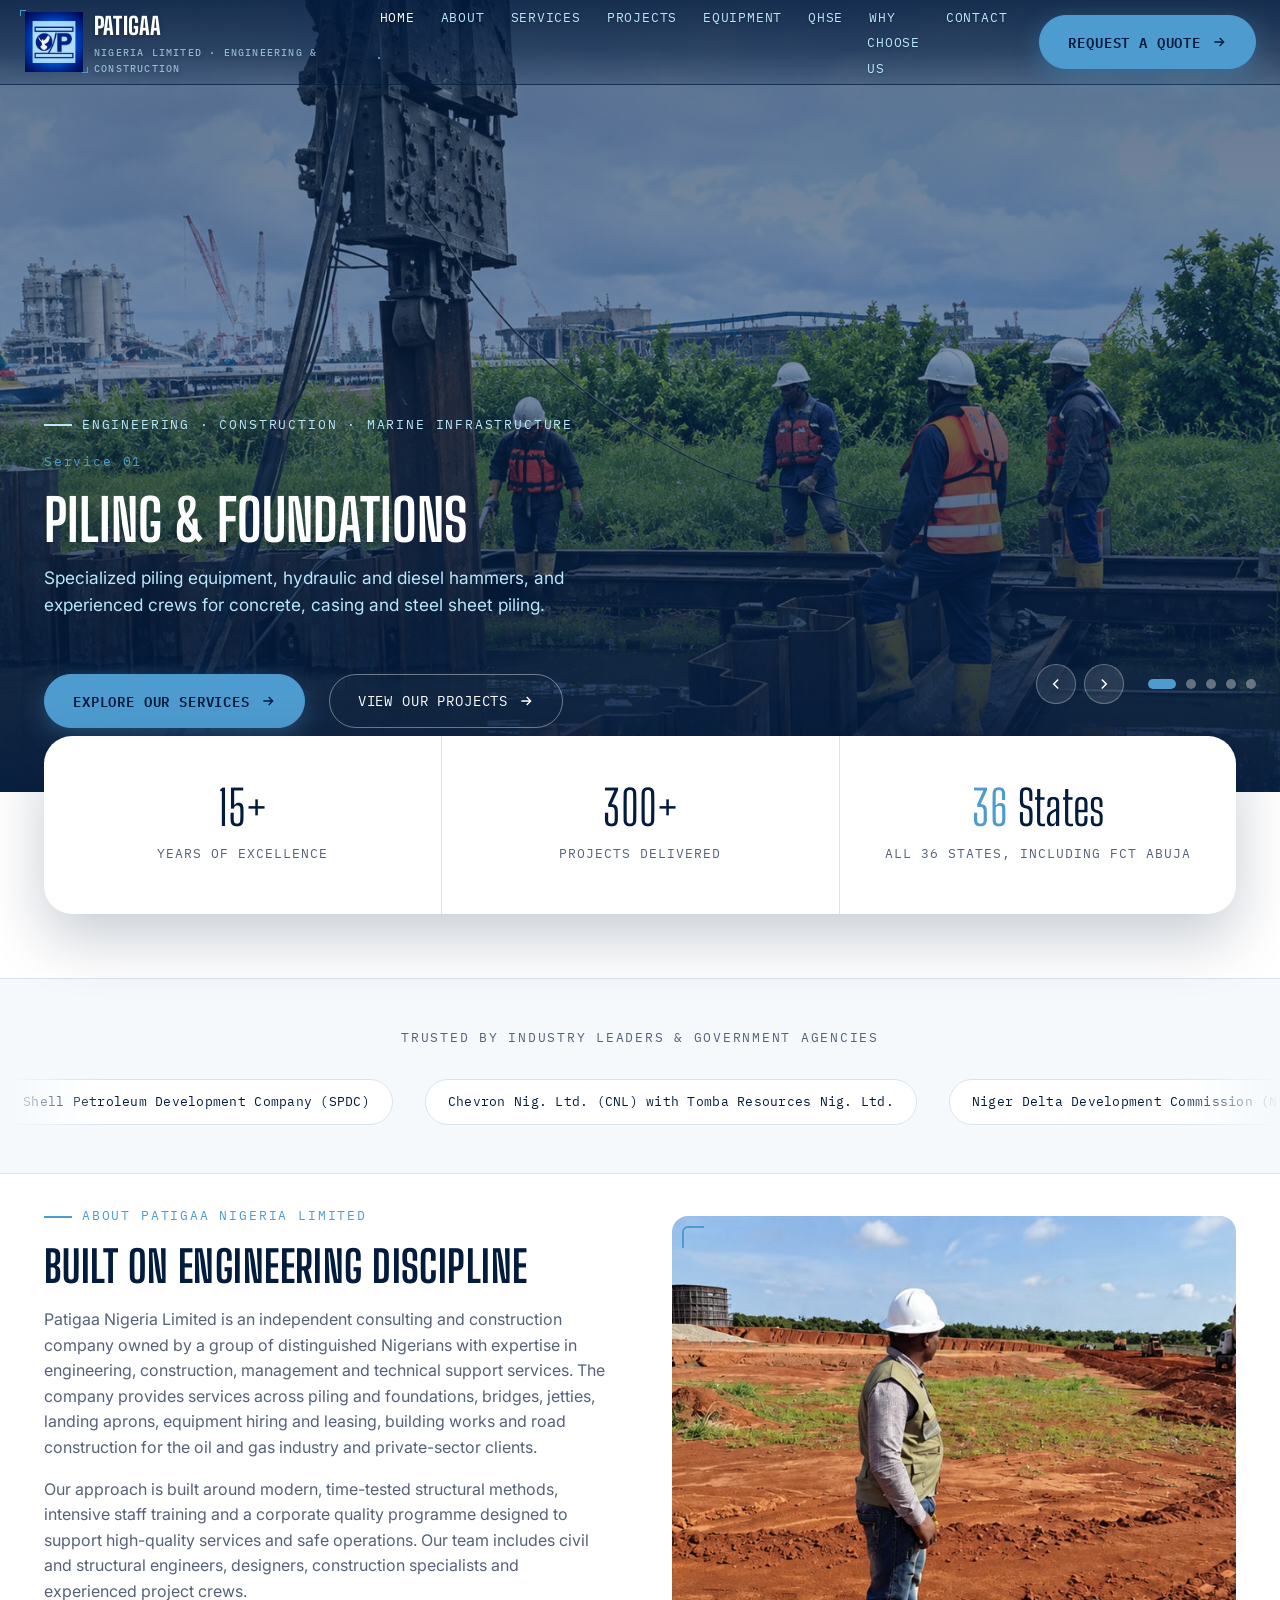
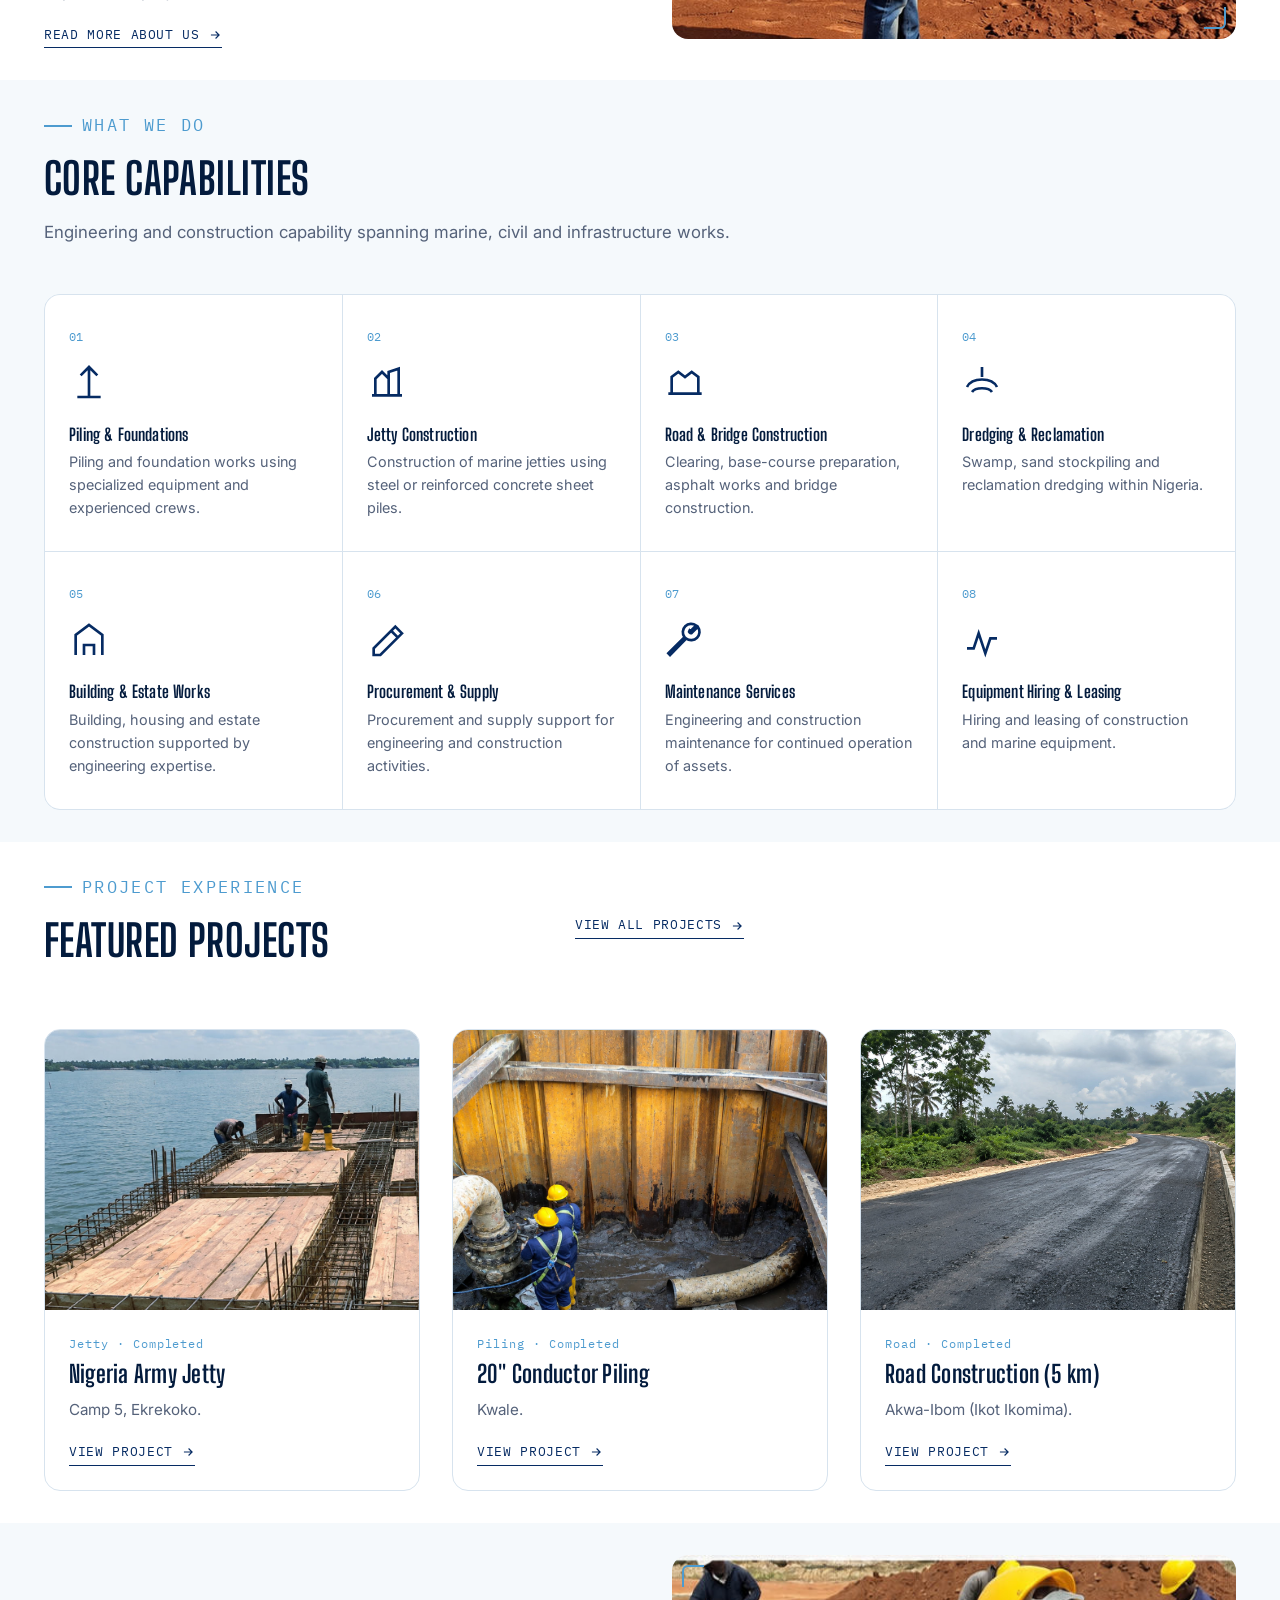
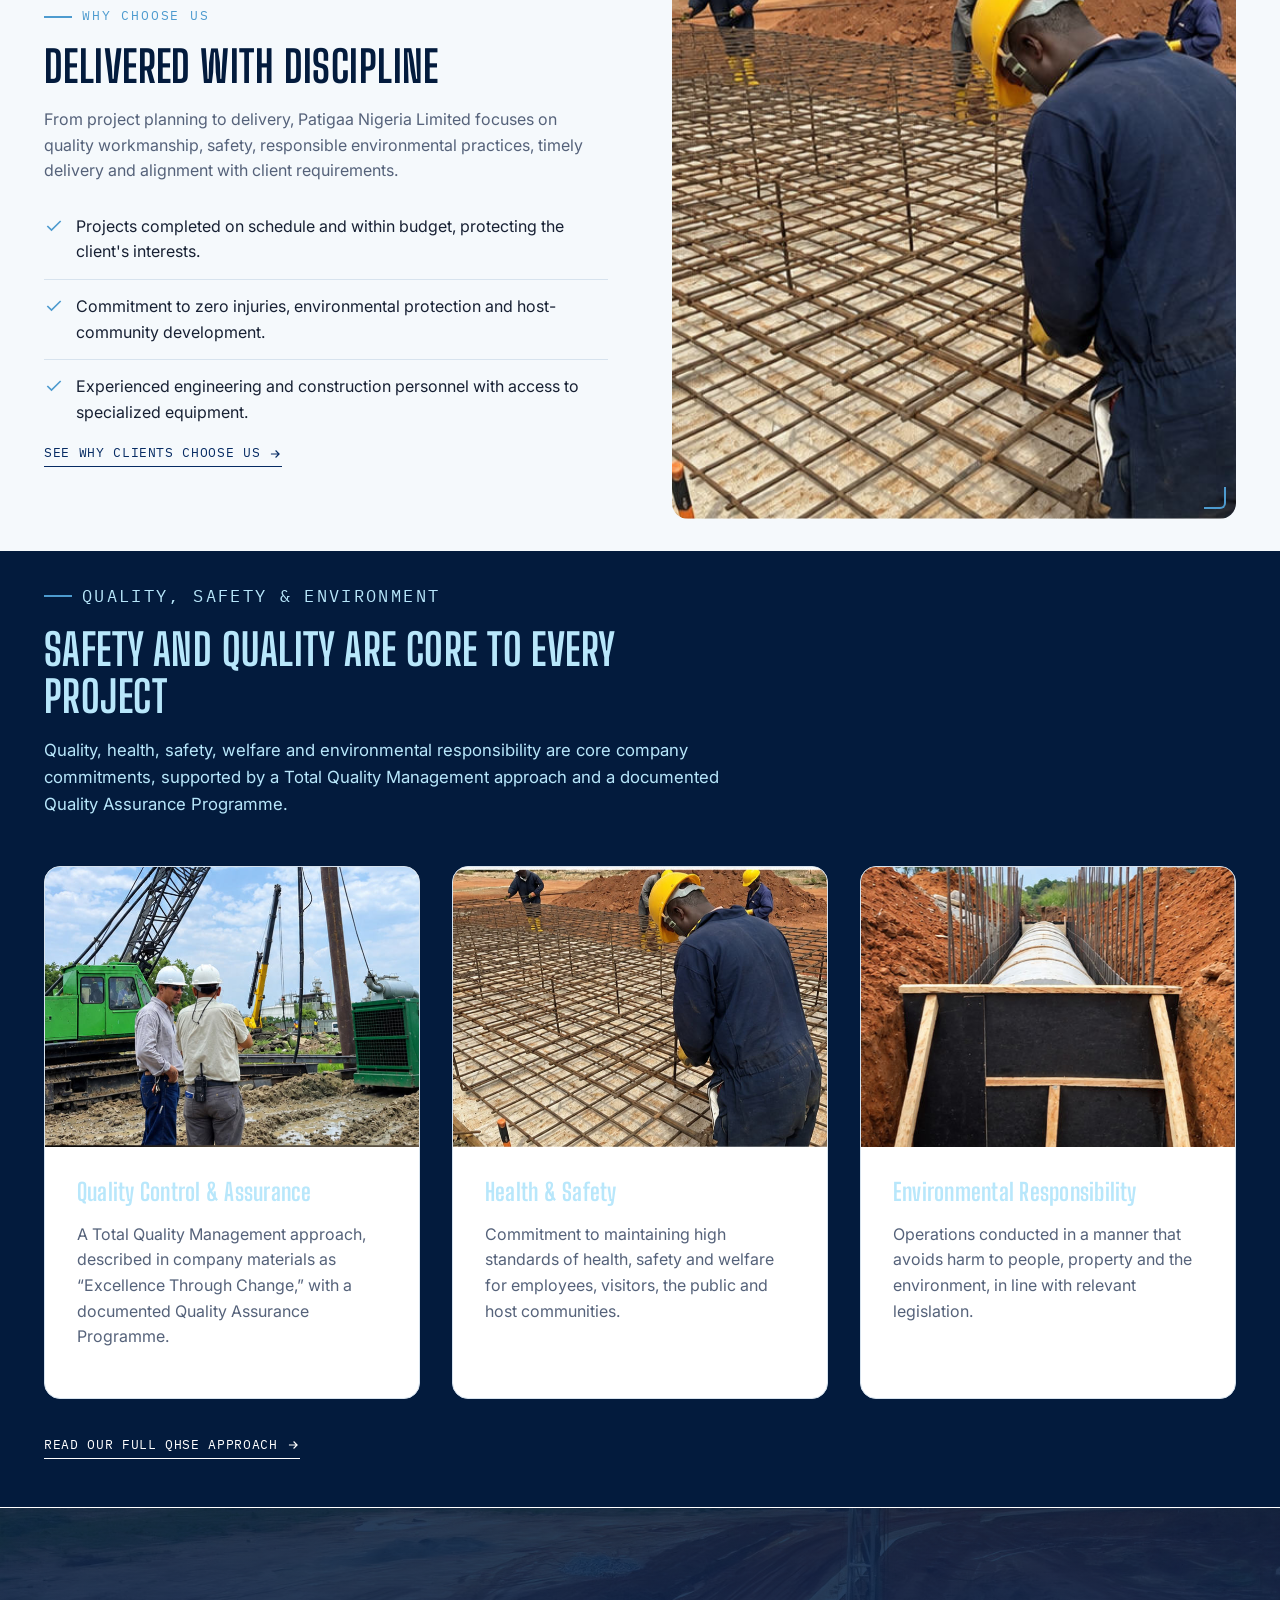
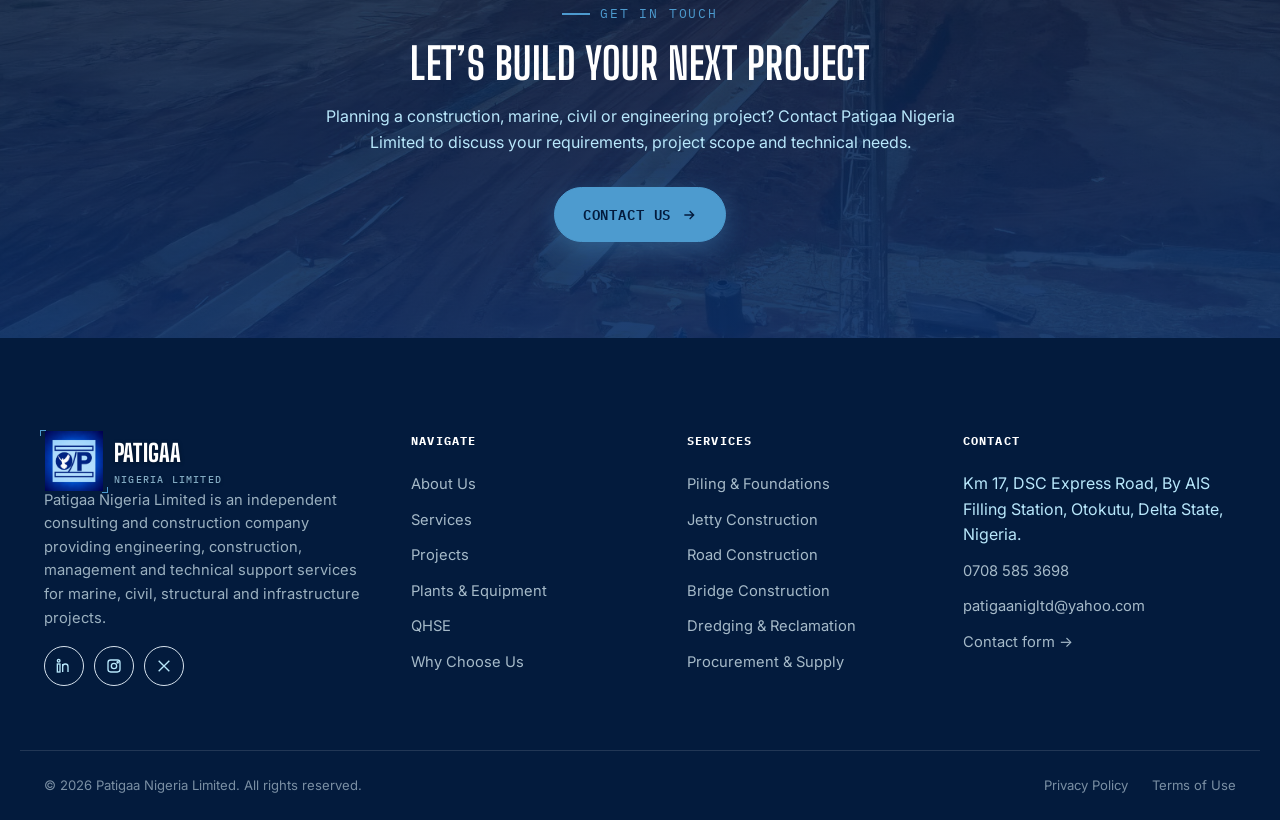
==== commit d2eac140: "Further optimize website images" ====
--- a/index.html
+++ b/index.html
@@ -39,7 +39,7 @@
 <header class="site-header">
   <div class="container">
     <a href="index.html" class="logo" aria-label="Patigaa Nigeria Limited — Home">
-      <span class="mark" aria-hidden="true"><img src="images/general/LOGO.png" alt="PNL" width="58" height="60"></span>
+      <span class="mark" aria-hidden="true"><img src="images/general/LOGO.jpg" alt="PNL" width="58" height="60"></span>
       <span>
         PATIGAA
         <small>Nigeria Limited &middot; Engineering &amp; Construction</small>
@@ -89,19 +89,19 @@
 <section class="hero-carousel" data-hero-carousel aria-roledescription="carousel" aria-label="Our core services">
   <div class="hero-slides">
     <div class="hero-slide is-active" data-slide="0">
-      <div class="hero-slide-media"><img src="images\hero\piling&foundation home page.png" alt="[INSERT SERVICE IMAGE — Piling & Foundations]" width="1600" height="900" loading="eager"></div>
+      <div class="hero-slide-media"><img src="images\hero\piling&foundation home page.jpg" alt="[INSERT SERVICE IMAGE — Piling & Foundations]" width="1600" height="900" loading="eager"></div>
     </div>
     <div class="hero-slide" data-slide="1">
-      <div class="hero-slide-media"><img src="images/hero/hero-jetty.png" alt="[INSERT SERVICE IMAGE — Jetty Construction]" width="1600" height="900" loading="lazy"></div>
+      <div class="hero-slide-media"><img src="images/hero/hero-jetty.jpg" alt="[INSERT SERVICE IMAGE — Jetty Construction]" width="1600" height="900" loading="lazy"></div>
     </div>
     <div class="hero-slide" data-slide="2">
-      <div class="hero-slide-media"><img src="images/hero/road&bridge const home page.png" alt="[INSERT SERVICE IMAGE — Road & Bridge Construction]" width="1600" height="900" loading="lazy"></div>
+      <div class="hero-slide-media"><img src="images/hero/road&bridge const home page.jpg" alt="[INSERT SERVICE IMAGE — Road & Bridge Construction]" width="1600" height="900" loading="lazy"></div>
     </div>
     <div class="hero-slide" data-slide="3">
-      <div class="hero-slide-media"><img src="images/hero/dredging home page.png" alt="[INSERT SERVICE IMAGE — Dredging & Reclamation]" width="1600" height="900" loading="lazy"></div>
+      <div class="hero-slide-media"><img src="images/hero/dredging home page.jpg" alt="[INSERT SERVICE IMAGE — Dredging & Reclamation]" width="1600" height="900" loading="lazy"></div>
     </div>
     <div class="hero-slide" data-slide="4">
-      <div class="hero-slide-media" ><img src="images/hero/marine infastructure home page.png" alt="[INSERT SERVICE IMAGE — Marine Infrastructure]" width="1600" height="900" loading="lazy"></div>
+      <div class="hero-slide-media" ><img src="images/hero/marine infastructure home page.jpg" alt="[INSERT SERVICE IMAGE — Marine Infrastructure]" width="1600" height="900" loading="lazy"></div>
     </div>
   </div>
 
@@ -240,7 +240,7 @@
     </div>
     <div class="reveal split-media">
       <div class="ph-img ratio-4-3 blueprint-frame">
-        <img src="images/about/about site.png" alt="[INSERT COMPANY/TEAM IMAGE]" loading="lazy">
+        <img src="images/about/about site.jpg" alt="[INSERT COMPANY/TEAM IMAGE]" loading="lazy">
       </div>
     </div>
   </div>
@@ -322,7 +322,7 @@
     </div>
     <div class="card-grid">
       <article class="card reveal">
-        <div class="ph-img ratio-4-3"><img src="images/projects/project-01.png" alt="[INSERT PROJECT IMAGE — Nigeria Army Jetty]" loading="lazy"></div>
+        <div class="ph-img ratio-4-3"><img src="images/projects/project-01.jpg" alt="[INSERT PROJECT IMAGE — Nigeria Army Jetty]" loading="lazy"></div>
         <div class="card-body">
           <div class="card-index">Jetty &middot; Completed</div>
           <h3>Nigeria Army Jetty</h3>
@@ -331,7 +331,7 @@
         </div>
       </article>
       <article class="card reveal">
-        <div class="ph-img ratio-4-3"><img src="images/projects/project-02.png" alt="[INSERT PROJECT IMAGE — 20 inch Conductor Piling, Kwale]" loading="lazy"></div>
+        <div class="ph-img ratio-4-3"><img src="images/projects/project-02.jpg" alt="[INSERT PROJECT IMAGE — 20 inch Conductor Piling, Kwale]" loading="lazy"></div>
         <div class="card-body">
           <div class="card-index">Piling &middot; Completed</div>
           <h3>20&Prime; Conductor Piling</h3>
@@ -340,7 +340,7 @@
         </div>
       </article>
       <article class="card reveal">
-        <div class="ph-img ratio-4-3"><img src="images/projects/project-04.png" alt="[INSERT PROJECT IMAGE — Road Construction, Akwa-Ibom]" loading="lazy"></div>
+        <div class="ph-img ratio-4-3"><img src="images/projects/project-04.jpg" alt="[INSERT PROJECT IMAGE — Road Construction, Akwa-Ibom]" loading="lazy"></div>
         <div class="card-body">
           <div class="card-index">Road &middot; Completed</div>
           <h3>Road Construction (5 km)</h3>
@@ -357,7 +357,7 @@
   <div class="container split split--reverse">
     <div class="split-media reveal">
       <div class="ph-img ratio-1-1 blueprint-frame">
-        <img src="images/general/qhse-2.png" alt="[INSERT SITE IMAGE]" loading="lazy">
+        <img src="images/general/qhse-2.jpg" alt="[INSERT SITE IMAGE]" loading="lazy">
       </div>
     </div>
     <div class="reveal">
@@ -387,21 +387,21 @@
     </div>
     <div class="card-grid">
       <div class="qhse-card reveal">
-        <div class="ph-img ratio-4-3"><img src="images/general/qhse-1.png" alt="[INSERT SITE IMAGE — Quality Control]" loading="lazy"></div>
+        <div class="ph-img ratio-4-3"><img src="images/general/qhse-1.jpg" alt="[INSERT SITE IMAGE — Quality Control]" loading="lazy"></div>
         <div class="card-body">
           <h3>Quality Control &amp; Assurance</h3>
           <p>A Total Quality Management approach, described in company materials as &ldquo;Excellence Through Change,&rdquo; with a documented Quality Assurance Programme.</p>
         </div>
       </div>
       <div class="qhse-card reveal">
-        <div class="ph-img ratio-4-3"><img src="images/general/qhse-2.png" alt="[INSERT SITE IMAGE — Health and Safety]" loading="lazy"></div>
+        <div class="ph-img ratio-4-3"><img src="images/general/qhse-2.jpg" alt="[INSERT SITE IMAGE — Health and Safety]" loading="lazy"></div>
         <div class="card-body">
           <h3>Health &amp; Safety</h3>
           <p>Commitment to maintaining high standards of health, safety and welfare for employees, visitors, the public and host communities.</p>
         </div>
       </div>
       <div class="qhse-card reveal">
-        <div class="ph-img ratio-4-3"><img src="images/general/qhse-3.png" alt="[INSERT SITE IMAGE — Environment]" loading="lazy"></div>
+        <div class="ph-img ratio-4-3"><img src="images/general/qhse-3.jpg" alt="[INSERT SITE IMAGE — Environment]" loading="lazy"></div>
         <div class="card-body">
           <h3>Environmental Responsibility</h3>
           <p>Operations conducted in a manner that avoids harm to people, property and the environment, in line with relevant legislation.</p>
@@ -434,7 +434,7 @@
   <div class="container footer-top">
     <div class="footer-brand">
       <a href="index.html" class="logo" aria-label="Patigaa Nigeria Limited — Home">
-        <span class="mark" aria-hidden="true"><img src="images/general/LOGO.png" alt="PNL" width="58" height="60"></span>
+        <span class="mark" aria-hidden="true"><img src="images/general/LOGO.jpg" alt="PNL" width="58" height="60"></span>
         <span>PATIGAA<small>Nigeria Limited</small></span>
       </a>
       <p>Patigaa Nigeria Limited is an independent consulting and construction company providing engineering, construction, management and technical support services for marine, civil, structural and infrastructure projects.</p>
